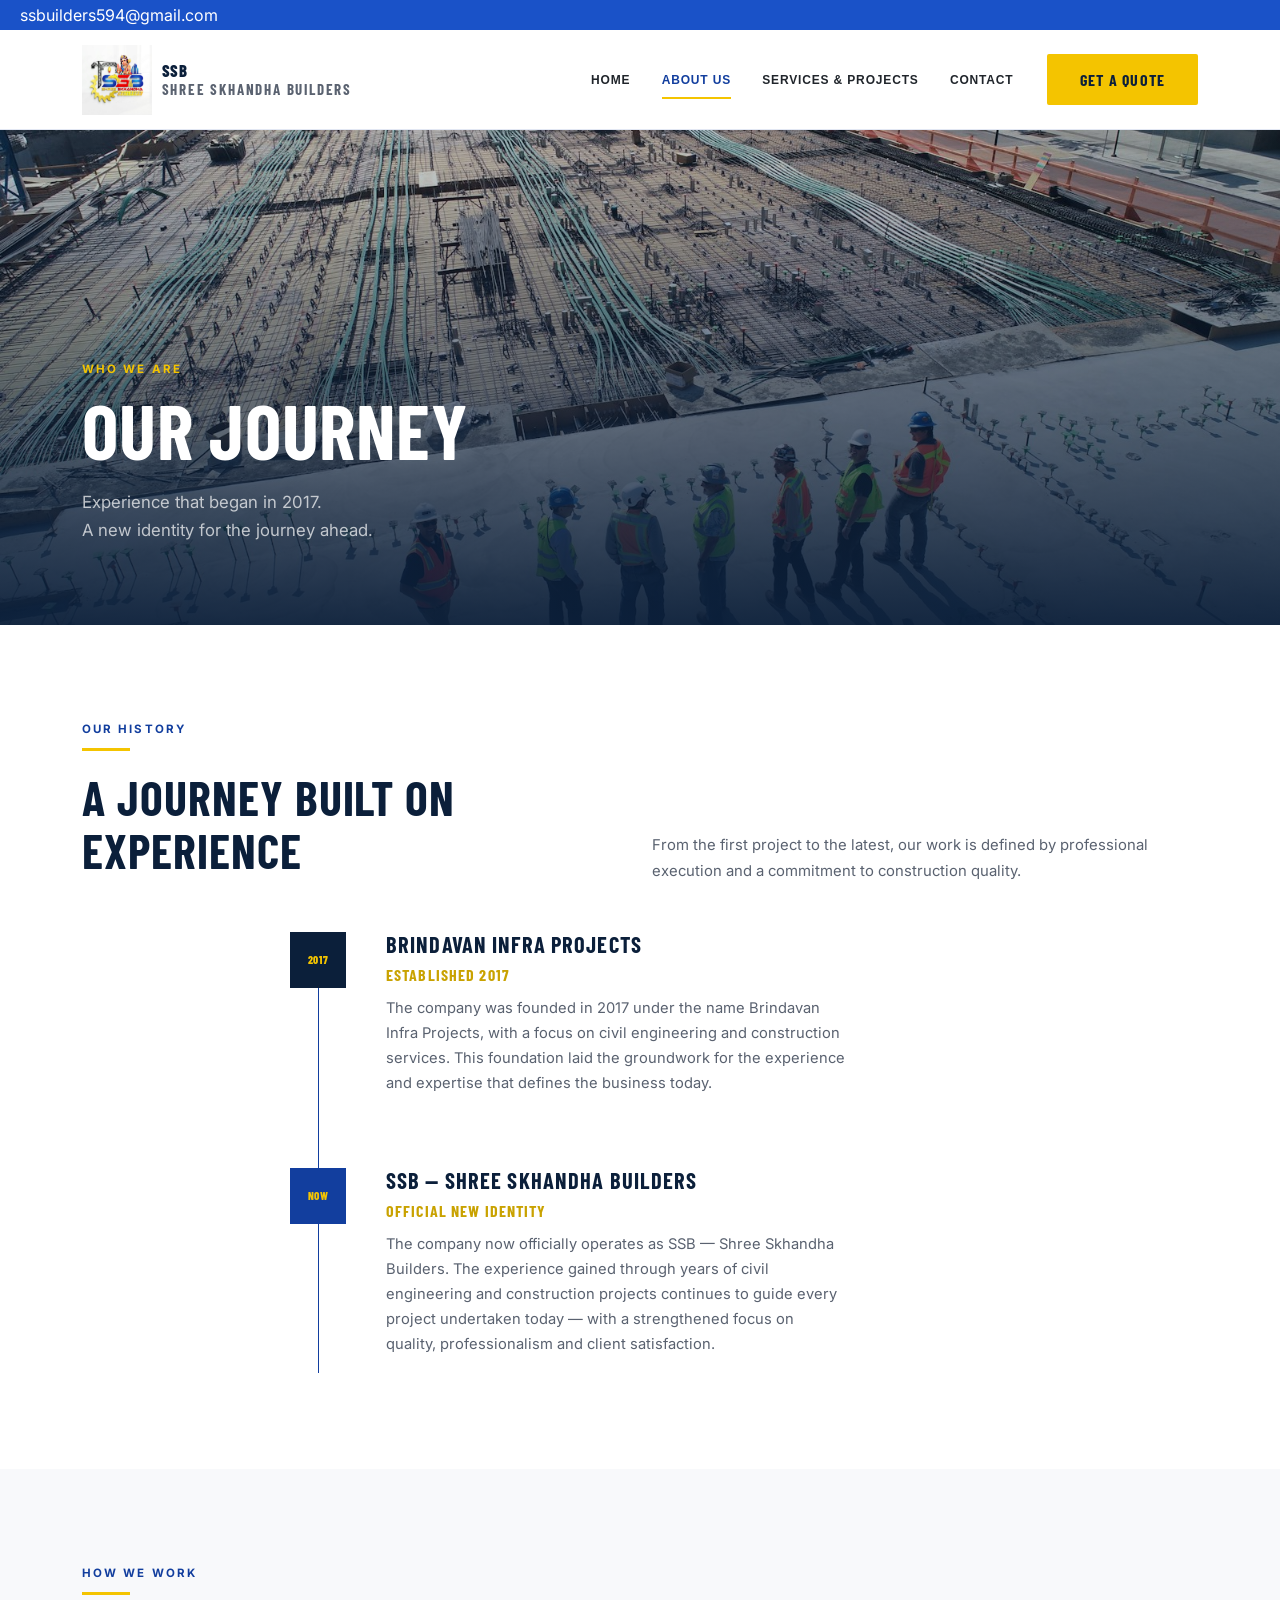
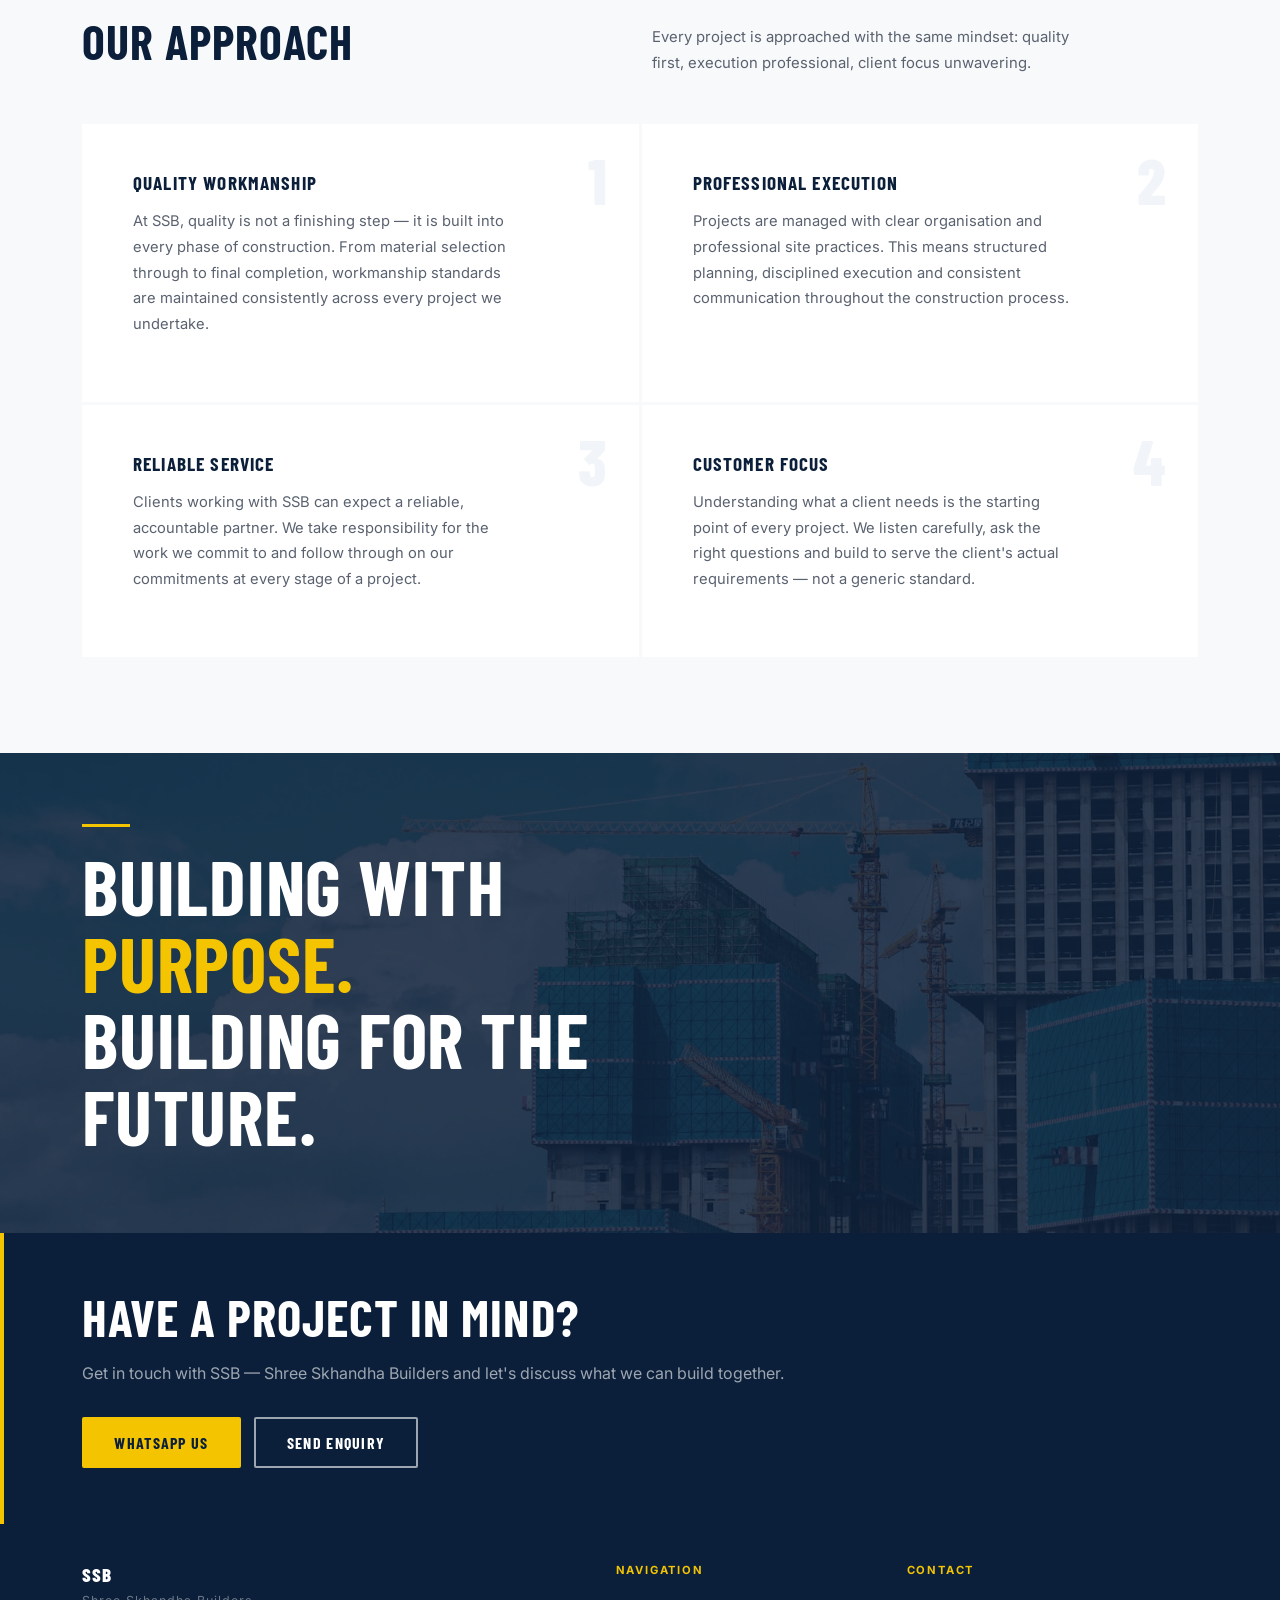
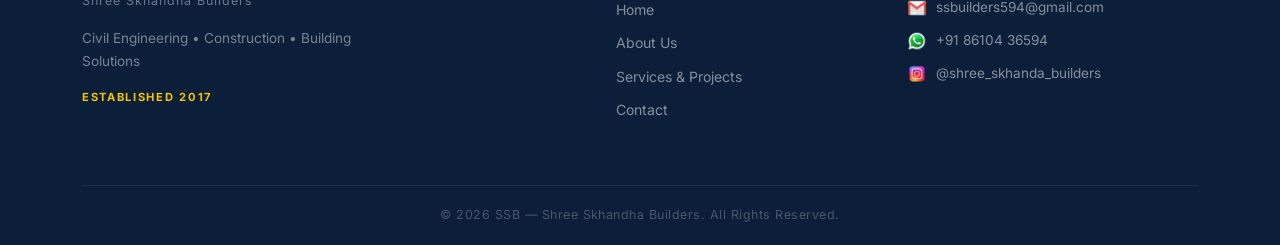
==== assets/PAGES/about.html @ b3e989b9 "folder structure changed" ====
<!DOCTYPE html>
<html lang="en">
<head>
  <meta charset="UTF-8" />
  <meta name="viewport" content="width=device-width, initial-scale=1.0" />
  <title>About Us | SSB — Shree Skhandha Builders</title>
  <meta name="description" content="Learn about SSB — Shree Skhandha Builders, established in 2017 as Brindavan Infra Projects. Our journey, approach and values in civil engineering and construction." />
  <link rel="shortcut icon" href="../IMAGES/logo.png" type="image/x-icon">
  <link href="https://cdn.jsdelivr.net/npm/bootstrap@5.3.3/dist/css/bootstrap.min.css" rel="stylesheet" />
  <link rel="preconnect" href="https://fonts.googleapis.com" />
  <link rel="preconnect" href="https://fonts.gstatic.com" crossorigin />
  <link href="https://fonts.googleapis.com/css2?family=Barlow+Condensed:wght@400;600;700;800&family=Inter:wght@400;500;600;700&display=swap" rel="stylesheet" />
  <link rel="stylesheet" href="../style.css" />
    <!-- font awasome -->
   <link rel="stylesheet" href="https://cdnjs.cloudflare.com/ajax/libs/font-awesome/7.3.1/css/all.css" integrity="sha512-x9WwyMYBnlXMNQ6kQ/Lyzu1NqIhLQKL5Oq6xByfXuRj7s9CskyCbLv/1IjqzJmXwFXWr0ov6jBV7Qbc0hh9nHg==" crossorigin="anonymous" referrerpolicy="no-referrer">

</head>
<body>

  <header  id="header">
      <div class="header-email"><i class="fa-solid fa-envelope"></i> <a href="mailto:ssbuilders594@gmail.com">ssbuilders594@gmail.com</a></div>
      <div class="header-icons"><a href="tel:918610436594"><i class="fa-solid fa-phone"></i></a> <a href="https://www.instagram.com/shree_skhandha_builders/?hl=en"><i class="fa-brands fa-instagram insta"></i></a></div>
</header>

<!-- ═══════════════════════════════════════════
     NAVBAR
═══════════════════════════════════════════ -->
<nav class="ssb-navbar navbar navbar-expand-lg" aria-label="Main navigation">
  <div class="container">

    <a href="index.html" class="navbar-brand">
      <img src="../IMAGES/logo.png" alt="SSB Shree Skhandha Builders logo" height="70px" width="70px" 
           onerror="this.style.display='none'" />
      <div class="brand-name">
        SSB
        <span>Shree Skhandha Builders</span>
      </div>
    </a>

    <button class="navbar-toggler" type="button" data-bs-toggle="collapse"
            data-bs-target="#ssbNav" aria-controls="ssbNav"
            aria-expanded="false" aria-label="Toggle navigation">
      <span class="navbar-toggler-icon"></span>
    </button>

    <div class="collapse navbar-collapse" id="ssbNav">
      <ul class="navbar-nav ms-auto align-items-lg-center gap-lg-1 py-3 py-lg-0">
        <li class="nav-item"><a href="../../index.html"    class="nav-link">Home</a></li>
        <li class="nav-item"><a href="./about.html"    class="nav-link active">About Us</a></li>
        <li class="nav-item"><a href="./projects.html" class="nav-link">Services &amp; Projects</a></li>
        <li class="nav-item"><a href="./projects.html#enquiry" class="nav-link">Contact</a></li>
        <li class="nav-item ms-lg-3 mt-2 mt-lg-0">
          <a href="https://wa.me/918610436594?text=Hello%20SSB%2C%20I%20would%20like%20to%20get%20a%20quote."
             class="btn-ssb-gold" target="_blank" rel="noopener">Get a Quote</a>
        </li>
      </ul>
    </div>

  </div>
</nav>

<!-- ═══════════════════════════════════════════
     ABOUT HERO
═══════════════════════════════════════════ -->
<section class="about-hero" aria-label="About page hero">
  <div class="about-hero-bg"
       style="background-image: url('../IMAGES/about-hero.png');"
       role="img" aria-label="Construction site aerial view"></div>
  <div class="about-hero-overlay"></div>
  <div class="container">
    <div class="about-hero-content">
      <span class="section-label" style="color:var(--gold);">Who We Are</span>
      <h1>Our Journey</h1>
      <p>Experience that began in 2017.<br />A new identity for the journey ahead.</p>
    </div>
  </div>
</section>

<!-- ═══════════════════════════════════════════
     TIMELINE
═══════════════════════════════════════════ -->
<section class="ssb-timeline" aria-labelledby="timeline-heading">
  <div class="container">
    <div class="row mb-5 reveal">
      <div class="col-lg-6">
        <span class="section-label">Our History</span>
        <span class="gold-rule"></span>
        <h2 class="section-heading" id="timeline-heading">A Journey Built on Experience</h2>
      </div>
      <div class="col-lg-6 d-flex align-items-end">
        <p style="color:#5A6270;font-size:0.93rem;line-height:1.75;margin-bottom:0;">
          From the first project to the latest, our work is defined by professional execution and a commitment to construction quality.
        </p>
      </div>
    </div>

    <div class="timeline-track reveal" style="transition-delay:0.1s">

      <div class="timeline-item">
        <div class="timeline-dot" aria-label="2017">2017</div>
        <div class="timeline-body">
          <h3>Brindavan Infra Projects</h3>
          <span class="tl-name">Established 2017</span>
          <p>
            The company was founded in 2017 under the name Brindavan Infra Projects,
            with a focus on civil engineering and construction services.
            This foundation laid the groundwork for the experience and expertise that defines the business today.
          </p>
        </div>
      </div>

      <div class="timeline-item">
        <div class="timeline-dot current" aria-label="Today">Now</div>
        <div class="timeline-body">
          <h3>SSB — Shree Skhandha Builders</h3>
          <span class="tl-name">Official New Identity</span>
          <p>
            The company now officially operates as SSB — Shree Skhandha Builders.
            The experience gained through years of civil engineering and construction projects
            continues to guide every project undertaken today — with a strengthened focus on
            quality, professionalism and client satisfaction.
          </p>
        </div>
      </div>

    </div>
  </div>
</section>

<!-- ═══════════════════════════════════════════
     OUR APPROACH
═══════════════════════════════════════════ -->
<section class="ssb-approach" aria-labelledby="approach-heading">
  <div class="container">
    <div class="row mb-5 reveal">
      <div class="col-lg-6">
        <span class="section-label">How We Work</span>
        <span class="gold-rule"></span>
        <h2 class="section-heading" id="approach-heading">Our Approach</h2>
      </div>
      <div class="col-lg-5 d-flex align-items-end">
        <p style="color:#5A6270;font-size:0.93rem;line-height:1.75;margin-bottom:0;">
          Every project is approached with the same mindset: quality first, execution professional, client focus unwavering.
        </p>
      </div>
    </div>

    <div class="approach-grid reveal" style="transition-delay:0.1s">

      <div class="approach-item">
        <span class="approach-num" aria-hidden="true">1</span>
        <h3>Quality Workmanship</h3>
        <p>
          At SSB, quality is not a finishing step — it is built into every phase of construction.
          From material selection through to final completion, workmanship standards are maintained
          consistently across every project we undertake.
        </p>
      </div>

      <div class="approach-item">
        <span class="approach-num" aria-hidden="true">2</span>
        <h3>Professional Execution</h3>
        <p>
          Projects are managed with clear organisation and professional site practices.
          This means structured planning, disciplined execution and consistent communication
          throughout the construction process.
        </p>
      </div>

      <div class="approach-item">
        <span class="approach-num" aria-hidden="true">3</span>
        <h3>Reliable Service</h3>
        <p>
          Clients working with SSB can expect a reliable, accountable partner.
          We take responsibility for the work we commit to and follow through
          on our commitments at every stage of a project.
        </p>
      </div>

      <div class="approach-item">
        <span class="approach-num" aria-hidden="true">4</span>
        <h3>Customer Focus</h3>
        <p>
          Understanding what a client needs is the starting point of every project.
          We listen carefully, ask the right questions and build to serve the client's
          actual requirements — not a generic standard.
        </p>
      </div>

    </div>
  </div>
</section>

<!-- ═══════════════════════════════════════════
     VISUAL STATEMENT
═══════════════════════════════════════════ -->
<section class="ssb-statement" aria-label="Building with purpose statement">
  <div class="statement-bg"
       style="background-image: url('../IMAGES/about-hero2.png');"
       role="img" aria-label="Large building construction in progress"></div>
  <div class="statement-overlay"></div>
  <div class="container">
    <div class="statement-content reveal">
      <span class="gold-rule"></span>
      <h2>Building with <span>Purpose.</span><br />Building for the Future.</h2>
    </div>
  </div>
</section>

<!-- ═══════════════════════════════════════════
     CTA
═══════════════════════════════════════════ -->
<section class="ssb-cta" aria-labelledby="about-cta-heading">
  <div class="container reveal">
    <div class="row">
      <div class="col-lg-8">
        <h2 id="about-cta-heading">Have a Project in Mind?</h2>
        <p>Get in touch with SSB — Shree Skhandha Builders and let's discuss what we can build together.</p>
        <div style="display:flex;gap:0.85rem;flex-wrap:wrap;">
          <a href="https://wa.me/918610436594?text=Hello%20SSB%2C%20I%20would%20like%20to%20discuss%20a%20project."
             class="btn-ssb-gold" target="_blank" rel="noopener">WhatsApp Us</a>
          <a href="projects.html#enquiry" class="btn-ssb-light">Send Enquiry</a>
        </div>
      </div>
    </div>
  </div>
</section>

<!-- ═══════════════════════════════════════════
     FOOTER
═══════════════════════════════════════════ -->
<footer class="ssb-footer" role="contentinfo">
  <div class="container">
    <div class="footer-grid">

      <div class="footer-brand">
        <img src="assets/images/ssb-logo.png" alt="SSB logo" class="footer-logo"
             onerror="this.style.display='none'" />
        <div class="footer-title">SSB</div>
        <div class="footer-sub">Shree Skhandha Builders</div>
        <p>Civil Engineering &bull; Construction &bull; Building Solutions</p>
        <span class="footer-est">Established 2017</span>
      </div>

      <div class="footer-col">
        <h5>Navigation</h5>
        <ul>
          <li><a href="../../index.html">Home</a></li>
          <li><a href="./about.html">About Us</a></li>
          <li><a href="./projects.html">Services &amp; Projects</a></li>
          <li><a href="./projects.html#enquiry">Contact</a></li>
        </ul>
      </div>

       <div class="footer-col">
        <h5>Contact</h5>
        <div class="footer-contact-item">
          <span class="fc-icon"><img src="../IMAGES/mail.png" height="20px" alt=""></span>
          <a href="mailto:ssbuilders594@gmail.com">ssbuilders594@gmail.com</a>
        </div>
        <div class="footer-contact-item">
          <span class="fc-icon"><img src="../IMAGES/whatsapp.png" height="20px" alt=""></span>
          <a href="https://wa.me/918610436594" target="_blank" rel="noopener">+91 86104 36594</a>
        </div>
        <div class="footer-contact-item">
          <span class="fc-icon"><img src="../IMAGES/insta-icon.png" height="20px" alt=""></span>
          <a href="https://www.instagram.com/shree_skhandha_builders/?hl=en" target="_blank" rel="noopener">@shree_skhanda_builders</a>
        </div>
      </div>

    </div>
  </div>
  <div class="footer-bottom">
    <div class="container">
      &copy; 2026 SSB — Shree Skhandha Builders. All Rights Reserved.
    </div>
  </div>
</footer>

<script src="https://cdn.jsdelivr.net/npm/bootstrap@5.3.3/dist/js/bootstrap.bundle.min.js"></script>
<script src="../script.js"></script>
</body>
</html>
---- assets/style.css ----
/* ====================================================
   SSB — SHREE SKHANDHA BUILDERS
   style.css
   Palette:
     --navy   : #0B1F3A
     --blue   : #123E9E
     --gold   : #F4C400
     --red    : #E21B23
     --warm   : #F8F9FB
     --text   : #20252B
==================================================== */

/* ── RESET ── */
*, *::before, *::after { box-sizing: border-box; margin: 0; padding: 0; }

:root {
  --navy:       #0B1F3A;
  --navy-light: #142845;
  --blue:       #123E9E;
  --blue-light: #1A52C8;
  --gold:       #F4C400;
  --gold-dark:  #C9A200;
  --red:        #E21B23;
  --warm:       #F8F9FB;
  --white:      #FFFFFF;
  --text:       #20252B;
  --text-muted: #5A6270;
  --border:     rgba(18,62,158,0.12);
  --trans:      0.3s ease;
}

html { scroll-behavior: smooth; font-size: 16px; }

body {
  font-family: 'Inter', sans-serif;
  color: var(--text);
  background: var(--white);
  -webkit-font-smoothing: antialiased;
  overflow-x: hidden;
}

img { display: block; max-width: 100%; }
a   { text-decoration: none; color: inherit; }

/* ── TYPE ── */
h1, h2, h3, h4, h5 {
  font-family: 'Barlow Condensed', sans-serif;
  font-weight: 700;
  line-height: 1.1;
  color: var(--navy);
}

#header{
  height: 30px;
  background-color: var(--blue-light);
  color: white;
  display: flex;
  padding: 5px 20px;
  align-items: center;
  justify-content: space-between;
}
.insta{
  font-size: large;
}

.header-icons{
  width: 50px;
  display: flex;
  justify-content: space-between;
  align-items: center;
}


.display-heading {
  font-size: clamp(2.6rem, 6vw, 5rem);
  text-transform: uppercase;
  letter-spacing: 0.01em;
  line-height: 1.0;
}

.section-heading {
  font-size: clamp(1.9rem, 4vw, 3rem);
  text-transform: uppercase;
  letter-spacing: 0.02em;
}

.gold-rule {
  display: block;
  width: 48px;
  height: 3px;
  background: var(--gold);
  margin-bottom: 1.25rem;
}

.section-label {
  font-family: 'Inter', sans-serif;
  font-size: 0.72rem;
  font-weight: 700;
  letter-spacing: 0.18em;
  color: var(--blue);
  text-transform: uppercase;
  display: block;
  margin-bottom: 0.6rem;
}

/* ── BUTTONS ── */
.btn-ssb-primary {
  background: var(--blue);
  color: var(--white);
  border: 2px solid var(--blue);
  padding: 0.72rem 1.9rem;
  font-family: 'Barlow Condensed', sans-serif;
  font-weight: 700;
  font-size: 1rem;
  letter-spacing: 0.08em;
  text-transform: uppercase;
  border-radius: 2px;
  transition: background var(--trans), color var(--trans);
  display: inline-block;
  cursor: pointer;
}
.btn-ssb-primary:hover { background: var(--blue-light); border-color: var(--blue-light); color: var(--white); }

.btn-ssb-outline {
  background: transparent;
  color: var(--navy);
  border: 2px solid var(--navy);
  padding: 0.72rem 1.9rem;
  font-family: 'Barlow Condensed', sans-serif;
  font-weight: 700;
  font-size: 1rem;
  letter-spacing: 0.08em;
  text-transform: uppercase;
  border-radius: 2px;
  transition: background var(--trans), color var(--trans);
  display: inline-block;
  cursor: pointer;
}
.btn-ssb-outline:hover { background: var(--navy); color: var(--white); }

.btn-ssb-gold {
  background: var(--gold);
  color: var(--navy);
  border: 2px solid var(--gold);
  padding: 0.72rem 1.9rem;
  font-family: 'Barlow Condensed', sans-serif;
  font-weight: 700;
  font-size: 1rem;
  letter-spacing: 0.08em;
  text-transform: uppercase;
  border-radius: 2px;
  transition: background var(--trans);
  display: inline-block;
  cursor: pointer;
}
.btn-ssb-gold:hover { background: var(--gold-dark); border-color: var(--gold-dark); color: var(--navy); }

.btn-ssb-light {
  background: transparent;
  color: var(--white);
  border: 2px solid rgba(255,255,255,0.6);
  padding: 0.72rem 1.9rem;
  font-family: 'Barlow Condensed', sans-serif;
  font-weight: 700;
  font-size: 1rem;
  letter-spacing: 0.08em;
  text-transform: uppercase;
  border-radius: 2px;
  transition: background var(--trans), color var(--trans), border-color var(--trans);
  display: inline-block;
  cursor: pointer;
}
.btn-ssb-light:hover { background: var(--white); color: var(--navy); border-color: var(--white); }

/* ── NAVBAR ── */
.ssb-navbar {
  background: var(--white);
  border-bottom: 1px solid var(--border);
  padding: 0;
  position: sticky;
  top: 0;
  z-index: 1000;
  transition: box-shadow var(--trans);
  height: 100px;
}
.ssb-navbar.scrolled { box-shadow: 0 2px 20px rgba(11,31,58,0.1); }

.ssb-navbar .navbar-brand {
  display: flex;
  align-items: center;
  gap: 0.6rem;
  padding: 0.6rem 0;
}
.ssb-navbar .brand-logo {
  height: 48px;
  width: auto;
  object-fit: contain;
}
.ssb-navbar .brand-name {
  font-family: 'Barlow Condensed', sans-serif;
  font-size: 1.05rem;
  font-weight: 800;
  color: var(--navy);
  text-transform: uppercase;
  letter-spacing: 0.04em;
  line-height: 1.15;
}
.ssb-navbar .brand-name span {
  display: block;
  font-size: 15px;
  font-weight: 700;
  letter-spacing: 0.12em;
  color: var(--text-muted);
}

.ssb-navbar .nav-link {
  font-family: Verdana, Geneva, Tahoma, sans-serif;
  font-weight: 600;
  font-size: 0.75rem;
  letter-spacing: 0.07em;
  text-transform: uppercase;
  color: var(--text) !important;
  padding: 0.5rem 0.85rem !important;
  transition: color var(--trans);
  position: relative;
}
.ssb-navbar .nav-link::after {
  content: '';
  position: absolute;
  bottom: -2px;
  left: 0.85rem;
  right: 0.85rem;
  height: 2px;
  background: var(--gold);
  transform: scaleX(0);
  transition: transform var(--trans);
  transform-origin: left;
}
.ssb-navbar .nav-link:hover { color: var(--blue) !important; }
.ssb-navbar .nav-link:hover::after,
.ssb-navbar .nav-link.active::after { transform: scaleX(1); }
.ssb-navbar .nav-link.active { color: var(--blue) !important; }

.ssb-navbar .navbar-toggler {
  border: 1.5px solid var(--navy);
  border-radius: 2px;
  padding: 0.35rem 0.55rem;
}
.ssb-navbar .navbar-toggler-icon {
  background-image: url("data:image/svg+xml,%3csvg xmlns='http://www.w3.org/2000/svg' viewBox='0 0 30 30'%3e%3cpath stroke='%230B1F3A' stroke-linecap='round' stroke-miterlimit='10' stroke-width='2' d='M4 7h22M4 15h22M4 23h22'/%3e%3c/svg%3e");
}

/* ── HERO ── */
.ssb-hero {
  min-height: 90vh;
  display: grid;
  grid-template-columns: 1fr 1fr;
  background: var(--warm);
  overflow: hidden;
}

.hero-left {
  display: flex;
  flex-direction: column;
  justify-content: center;
  padding: 5rem 4rem 5rem 5vw;
  position: relative;
}

/* Architectural grid lines behind text */
.hero-left::before {
  content: '';
  position: absolute;
  top: 0; right: 0;
  width: 1px;
  height: 100%;
  background: var(--border);
}

.hero-est {
  font-family: 'Inter', sans-serif;
  font-size: 0.72rem;
  font-weight: 700;
  letter-spacing: 0.22em;
  color: var(--blue);
  text-transform: uppercase;
  margin-bottom: 1.5rem;
  display: flex;
  align-items: center;
  gap: 0.75rem;
}
.hero-est::before {
  content: '';
  display: block;
  width: 24px;
  height: 1px;
  background: var(--gold);
}

.hero-left h1 {
  font-size: clamp(3rem, 6vw, 5.5rem);
  text-transform: uppercase;
  letter-spacing: -0.01em;
  line-height: 0.95;
  margin-bottom: 1.75rem;
  color: var(--navy);
}

.hero-left p {
  font-size: 1rem;
  color: var(--text-muted);
  max-width: 400px;
  line-height: 1.7;
  margin-bottom: 2.5rem;
}

.hero-buttons { display: flex; gap: 0.85rem; flex-wrap: wrap; }

.hero-right {
  position: relative;
  overflow: hidden;
}
.hero-right img {
  width: 100%;
  height: 100%;
  object-fit: cover;
  transition: transform 8s ease;
}
.hero-right:hover img { transform: scale(1.04); }

/* Gold accent bar on hero image */
.hero-right::before {
  content: '';
  position: absolute;
  left: 0;
  top: 15%;
  width: 4px;
  height: 60%;
  background: var(--gold);
  z-index: 2;
}

/* ── INTRO SECTION ── */
.ssb-intro {
  padding: 6rem 0;
  background: var(--white);
}

.intro-grid {
  display: grid;
  grid-template-columns: 1fr 1fr;
  gap: 5rem;
  align-items: center;
}

.intro-img {
  position: relative;
  height: 520px;
  overflow: hidden;
}
.intro-img img {
  width: 100%;
  height: 100%;
  object-fit: cover;
}
/* Gold corner accent */
.intro-img::after {
  content: '';
  position: absolute;
  bottom: -1px;
  right: -1px;
  width: 80px;
  height: 80px;
  border-right: 3px solid var(--gold);
  border-bottom: 3px solid var(--gold);
}

.intro-text h2 { margin-bottom: 1.25rem; }
.intro-text p  {
  color: var(--text-muted);
  line-height: 1.8;
  margin-bottom: 1rem;
  font-size: 0.97rem;
}
.intro-name-badge {
  display: inline-block;
  background: var(--navy);
  color: var(--gold);
  font-family: 'Barlow Condensed', sans-serif;
  font-weight: 700;
  font-size: 0.9rem;
  letter-spacing: 0.1em;
  text-transform: uppercase;
  padding: 0.4rem 0.9rem;
  margin: 0.5rem 0 1.5rem;
}

/* ── SERVICES ── */
.ssb-services {
  padding: 6rem 0;
  background: var(--warm);
}

.services-grid {
  display: grid;
  grid-template-columns: repeat(4, 1fr);
  gap: 0;
  border: 1px solid var(--border);
}

.service-item {
  padding: 2.5rem 2rem;
  border-right: 1px solid var(--border);
  position: relative;
  transition: background var(--trans);
  overflow: hidden;
}
.service-item:last-child { border-right: none; }
.service-item::before {
  content: '';
  position: absolute;
  top: 0; left: 0;
  width: 100%;
  height: 3px;
  background: var(--gold);
  transform: scaleX(0);
  transform-origin: left;
  transition: transform var(--trans);
}
.service-item:hover { background: var(--white); }
.service-item:hover::before { transform: scaleX(1); }

.service-num {
  font-family: 'Barlow Condensed', sans-serif;
  font-size: 3rem;
  font-weight: 800;
  color: var(--blue-light);
  line-height: 1;
  margin-bottom: 1.25rem;
  display: block;
}

.service-icon {
  font-size: 1.6rem;
  margin-bottom: 1rem;
  color: var(--blue);
  display: block;
}

.service-item h3 {
  font-size: 1.1rem;
  text-transform: uppercase;
  letter-spacing: 0.05em;
  color: var(--navy);
  margin-bottom: 0.75rem;
}

.service-item p {
  font-size: 0.88rem;
  color: var(--text-muted);
  line-height: 1.65;
}

/* ── WHY SSB ── */
.ssb-why {
  padding: 2rem 0;
  background: var(--navy);
}

.why-grid {
  display: grid;
  grid-template-columns: repeat(4, 1fr);
  gap: 0;
}

.why-item {
  padding: 2.5rem 2rem;
  border-right: 1px solid rgba(255,255,255,0.08);
}
.why-item:last-child { border-right: none; }

.why-item .why-icon {
  width: 40px;
  height: 2px;
  background: var(--gold);
  margin-bottom: 1.5rem;
}

.why-item h3 {
  font-family: 'Barlow Condensed', sans-serif;
  font-size: 1.15rem;
  text-transform: uppercase;
  letter-spacing: 0.07em;
  color: var(--white);
  margin-bottom: 0.75rem;
}

.why-item p {
  font-size: 0.88rem;
  color: rgba(255,255,255,0.55);
  line-height: 1.7;
}

/* ── PROJECTS HOME ── */
.ssb-projects-home {
  padding: 6rem 0;
  background: var(--white);
}

.projects-asymm {
  display: grid;
  grid-template-columns: 2fr 1fr;
  /* grid-template-rows: 320px 320px; */
  gap: 8px;
}

.proj-img {
  overflow: hidden;
  position: relative;
  background: var(--navy);
}
.proj-img.tall { grid-row: span 2; }
.proj-img img {
  width: 100%;
  height: 100%;
  object-fit: cover;
  transition: transform 0.6s ease;
}
.proj-img:hover img { transform: scale(1.05); }

.proj-img .proj-label {
  position: absolute;
  bottom: 0; left: 0;
  background: rgba(11,31,58,0.85);
  color: rgba(255,255,255,0.85);
  font-family: 'Barlow Condensed', sans-serif;
  font-size: 0.8rem;
  font-weight: 600;
  letter-spacing: 0.12em;
  text-transform: uppercase;
  padding: 0.5rem 0.85rem;
  backdrop-filter: blur(4px);
}

/* ── CTA STRIP ── */
.ssb-cta {
  background: var(--navy);
  padding: 3.5rem 0;
  position: relative;
  overflow: hidden;
}
.ssb-cta::before {
  content: '';
  position: absolute;
  top: 0; left: 0;
  width: 4px;
  height: 100%;
  background: var(--gold);
}

.ssb-cta h2 {
  color: var(--white);
  font-size: clamp(1.9rem, 4vw, 3.2rem);
  text-transform: uppercase;
  letter-spacing: 0.02em;
  margin-bottom: 1rem;
}
.ssb-cta p {
  color: rgba(255,255,255,0.6);
  font-size: 1rem;
  margin-bottom: 2rem;
}

/* ── ABOUT HERO ── */
.about-hero {
  position: relative;
  min-height: 55vh;
  display: flex;
  align-items: flex-end;
  overflow: hidden;
}
.about-hero-bg {
  position: absolute;
  inset: 0;
  background-size: cover;
  background-position: center;
}
.about-hero-overlay {
  position: absolute;
  inset: 0;
  background: linear-gradient(to top, rgba(11,31,58,0.95) 0%, rgba(11,31,58,0.5) 60%, rgba(11,31,58,0.2) 100%);
}
.about-hero-content {
  position: relative;
  z-index: 2;
  padding: 4rem 0;
}
.about-hero-content h1 {
  color: var(--white);
  font-size: clamp(2.5rem, 6vw, 5rem);
  text-transform: uppercase;
  letter-spacing: 0.01em;
  margin-bottom: 1rem;
}
.about-hero-content p {
  color: rgba(255,255,255,0.7);
  font-size: 1.05rem;
  max-width: 500px;
  line-height: 1.7;
}

/* ── TIMELINE ── */
.ssb-timeline {
  padding: 6rem 0;
  background: var(--white);
}

.timeline-track {
  position: relative;
  max-width: 700px;
  margin: 0 auto;
}
.timeline-track::before {
  content: '';
  position: absolute;
  left: 28px;
  top: 0;
  bottom: 0;
  width: 1px;
  background: var(--blue);
}

.timeline-item {
  display: flex;
  gap: 2.5rem;
  margin-bottom: 3.5rem;
  position: relative;
}
.timeline-item:last-child { margin-bottom: 0; }

.timeline-dot {
  flex-shrink: 0;
  width: 56px;
  height: 56px;
  background: var(--navy);
  display: flex;
  align-items: center;
  justify-content: center;
  font-family: 'Barlow Condensed', sans-serif;
  font-size: 0.7rem;
  font-weight: 800;
  letter-spacing: 0.05em;
  color: var(--gold);
  text-transform: uppercase;
  position: relative;
  z-index: 1;
}
.timeline-dot.current { background: var(--blue); }

.timeline-body h3 {
  font-size: 1.4rem;
  text-transform: uppercase;
  letter-spacing: 0.05em;
  color: var(--navy);
  margin-bottom: 0.35rem;
}
.timeline-body .tl-name {
  font-family: 'Barlow Condensed', sans-serif;
  font-size: 1rem;
  font-weight: 700;
  color: var(--gold-dark);
  letter-spacing: 0.07em;
  text-transform: uppercase;
  display: block;
  margin-bottom: 0.6rem;
}
.timeline-body p {
  font-size: 0.92rem;
  color: var(--text-muted);
  line-height: 1.7;
  max-width: 460px;
}

/* ── APPROACH SECTION ── */
.ssb-approach {
  padding: 6rem 0;
  background: var(--warm);
}

.approach-grid {
  display: grid;
  grid-template-columns: 1fr 1fr;
  gap: 3px;
}

.approach-item {
  background: var(--white);
  padding: 3rem;
  position: relative;
  border-left: 3px solid transparent;
  transition: border-color var(--trans);
}
.approach-item:hover { border-left-color: var(--gold); }

.approach-num {
  font-family: 'Barlow Condensed', sans-serif;
  font-size: 4rem;
  font-weight: 800;
  color: rgba(18,62,158,0.06);
  position: absolute;
  top: 1.5rem;
  right: 2rem;
  line-height: 1;
}

.approach-item h3 {
  font-size: 1.2rem;
  text-transform: uppercase;
  letter-spacing: 0.06em;
  color: var(--navy);
  margin-bottom: 1rem;
}
.approach-item p {
  font-size: 0.92rem;
  color: var(--text-muted);
  line-height: 1.75;
  max-width: 380px;
}

/* ── VISUAL STATEMENT ── */
.ssb-statement {
  position: relative;
  min-height: 480px;
  display: flex;
  align-items: center;
  overflow: hidden;
}
.statement-bg {
  position: absolute;
  inset: 0;
  background-size: cover;
  background-position: center;
}
.statement-overlay {
  position: absolute;
  inset: 0;
  background: rgba(11,31,58,0.82);
}
.statement-content {
  position: relative;
  z-index: 2;
}
.statement-content h2 {
  font-size: clamp(2.2rem, 6vw, 5rem);
  color: var(--white);
  text-transform: uppercase;
  letter-spacing: 0.01em;
  line-height: 1.0;
  max-width: 700px;
}
.statement-content h2 span { color: var(--gold); }

/* ── SERVICES PAGE HERO ── */
.page-hero {
  position: relative;
  min-height: 50vh;
  display: flex;
  align-items: flex-end;
  overflow: hidden;
}
.page-hero-bg {
  position: absolute;
  inset: 0;
  background-size: cover;
  background-position: center;
}
.page-hero-overlay {
  position: absolute;
  inset: 0;
  background: linear-gradient(to top, rgba(11,31,58,0.95) 0%, rgba(11,31,58,0.45) 70%);
}
.page-hero-content {
  position: relative;
  z-index: 2;
  padding: 4rem 0;
}
.page-hero-content h1 {
  color: var(--white);
  font-size: clamp(2.5rem, 5vw, 4.5rem);
  text-transform: uppercase;
  margin-bottom: 0.75rem;
}
.page-hero-content p {
  color: rgba(255,255,255,0.65);
  font-size: 1rem;
  max-width: 480px;
  line-height: 1.7;
}

/* ── SERVICES DETAIL ── */
.ssb-services-detail {
  padding: 6rem 0;
  background: var(--white);
}

.service-row {
  display: grid;
  grid-template-columns: 1fr 1fr;
  gap: 0;
  margin-bottom: 3px;
  background: var(--warm);
}
.service-row.reverse { direction: rtl; }
.service-row.reverse > * { direction: ltr; }

.service-row-img {
  height: 380px;
  overflow: hidden;
}
.service-row-img img {
  width: 100%;
  height: 100%;
  object-fit: cover;
  transition: transform 0.6s ease;
}
.service-row:hover .service-row-img img { transform: scale(1.04); }

.service-row-body {
  padding: 3.5rem;
  display: flex;
  flex-direction: column;
  justify-content: center;
}

.service-row-body h3 {
  font-size: 1.7rem;
  text-transform: uppercase;
  letter-spacing: 0.04em;
  color: var(--navy);
  margin-bottom: 1rem;
}
.service-row-body p {
  font-size: 0.93rem;
  color: var(--text-muted);
  line-height: 1.8;
  max-width: 440px;
}

/* ── PROJECT GALLERY ── */
.ssb-gallery {
  padding: 6rem 0;
  background: var(--warm);
}

.gallery-grid {
  display: grid;
  grid-template-columns: repeat(3, 1fr);
  gap: 6px;
}

.gallery-item {
  position: relative;
  height: 280px;
  overflow: hidden;
  cursor: pointer;
  background: var(--navy);
 
}
.gallery-item img {
  width: 100%;
  height: 100%;
  object-fit: cover;
  transition: transform 0.5s ease, opacity 0.3s ease;
  
}
.gallery-item:hover img { transform: scale(1.06); opacity: 0.85; }

.gallery-overlay {
  position: absolute;
  inset: 0;
  background: rgba(11,31,58,0);
  display: flex;
  flex-direction: column;
  justify-content: flex-end;
  padding: 1.25rem;
  transition: background var(--trans);
}
.gallery-item:hover .gallery-overlay { background: rgba(11,31,58,0.55); }

.gallery-cat {
  font-family: 'Barlow Condensed', sans-serif;
  font-size: 0.75rem;
  font-weight: 700;
  letter-spacing: 0.14em;
  text-transform: uppercase;
  color: var(--gold);
  transform: translateY(12px);
  opacity: 0;
  transition: transform var(--trans), opacity var(--trans);
}
.gallery-item:hover .gallery-cat { transform: translateY(0); opacity: 1; }

.gallery-zoom {
  position: absolute;
  top: 50%;
  left: 50%;
  transform: translate(-50%, -50%) scale(0.7);
  opacity: 0;
  width: 48px;
  height: 48px;
  background: rgba(255,255,255,0.15);
  border: 1.5px solid rgba(255,255,255,0.5);
  border-radius: 50%;
  display: flex;
  align-items: center;
  justify-content: center;
  color: var(--white);
  font-size: 1.1rem;
  transition: transform var(--trans), opacity var(--trans);
  backdrop-filter: blur(4px);
}
.gallery-item:hover .gallery-zoom { transform: translate(-50%, -50%) scale(1); opacity: 1; }

/* ── ENQUIRY / CONTACT ── */
.ssb-enquiry {
  padding: 6rem 0;
  background: var(--white);
}

.enquiry-grid {
  display: grid;
  grid-template-columns: 1fr 1.1fr;
  gap: 5rem;
  align-items: start;
}

.enquiry-info h2 {
  font-size: clamp(1.8rem, 3.5vw, 2.8rem);
  text-transform: uppercase;
  letter-spacing: 0.02em;
  color: var(--navy);
  margin-bottom: 1.25rem;
  line-height: 1.1;
}
.enquiry-info p {
  color: var(--text-muted);
  font-size: 0.95rem;
  line-height: 1.75;
  margin-bottom: 2.5rem;
  max-width: 380px;
}

.contact-block {
  display: flex;
  align-items: flex-start;
  gap: 1.1rem;
  margin-bottom: 1.5rem;
}
.contact-icon {
  width: 42px;
  height: 42px;
  background: var(--warm);
  border: 1px solid var(--border);
  display: flex;
  align-items: center;
  justify-content: center;
  font-size: 1rem;
  flex-shrink: 0;
}
.contact-detail label {
  display: block;
  font-size: 0.7rem;
  font-weight: 700;
  letter-spacing: 0.14em;
  text-transform: uppercase;
  color: var(--blue);
  margin-bottom: 0.2rem;
}
.contact-detail a, .contact-detail span {
  font-size: 0.93rem;
  color: var(--text);
  font-weight: 500;
  transition: color var(--trans);
}
.contact-detail a:hover { color: var(--blue); }

.contact-buttons { display: flex; gap: 0.75rem; flex-wrap: wrap; margin-top: 1.5rem; }
.contact-buttons .btn-contact {
  display: inline-flex;
  align-items: center;
  gap: 0.5rem;
  padding: 0.6rem 1.2rem;
  border: 1.5px solid var(--border);
  font-family: 'Barlow Condensed', sans-serif;
  font-size: 0.88rem;
  font-weight: 700;
  letter-spacing: 0.1em;
  text-transform: uppercase;
  color: var(--navy);
  border-radius: 2px;
  transition: border-color var(--trans), background var(--trans), color var(--trans);
}
.contact-buttons .btn-contact:hover { border-color: var(--blue); background: var(--blue); color: var(--white); }

/* Form */
.enquiry-form .form-control,
.enquiry-form .form-select {
  border: 1.5px solid #D8DCE0;
  border-radius: 2px;
  padding: 0.75rem 1rem;
  font-family: 'Inter', sans-serif;
  font-size: 0.9rem;
  color: var(--text);
  background: var(--white);
  transition: border-color var(--trans), box-shadow var(--trans);
}
.enquiry-form .form-control:focus,
.enquiry-form .form-select:focus {
  border-color: var(--blue);
  box-shadow: 0 0 0 3px rgba(18,62,158,0.1);
  outline: none;
}
.enquiry-form label {
  font-size: 0.78rem;
  font-weight: 600;
  letter-spacing: 0.08em;
  text-transform: uppercase;
  color: var(--text-muted);
  margin-bottom: 0.4rem;
}
.enquiry-form textarea { min-height: 120px; resize: vertical; }

.form-success-msg {
  display: none;
  background: #EAF6ED;
  border: 1px solid #27AE60;
  border-left: 4px solid #27AE60;
  padding: 1rem 1.25rem;
  font-size: 0.9rem;
  color: #1a6e36;
  margin-top: 1rem;
  border-radius: 2px;
}
.form-success-msg.show { display: block; }

/* ── FOOTER ── */
.ssb-footer {
  background: var(--navy);
  padding: 2.5rem 0 0;
}

.footer-grid {
  display: grid;
  grid-template-columns: 2fr 1fr 1.2fr;
  gap: 3rem;
  padding-bottom: 3rem;
  border-bottom: 1px solid rgba(255,255,255,0.08);
}

.footer-brand .footer-logo {
  height: 52px;
  width: auto;
  object-fit: contain;
  margin-bottom: 1rem;
}
.footer-brand .footer-title {
  font-family: 'Barlow Condensed', sans-serif;
  font-size: 1.2rem;
  font-weight: 800;
  color: var(--white);
  text-transform: uppercase;
  letter-spacing: 0.05em;
  line-height: 1.15;
  margin-bottom: 0.35rem;
}
.footer-brand .footer-sub {
  font-size: 0.78rem;
  color: rgba(255,255,255,0.4);
  letter-spacing: 0.08em;
  margin-bottom: 1rem;
}
.footer-brand p {
  font-size: 0.85rem;
  color: rgba(255,255,255,0.45);
  line-height: 1.7;
  max-width: 300px;
}
.footer-est {
  font-size: 0.7rem;
  font-weight: 700;
  letter-spacing: 0.15em;
  color: var(--gold);
  text-transform: uppercase;
  margin-top: 0.75rem;
  display: block;
}

.footer-col h5 {
  font-family: 'Inter', sans-serif;
  font-size: 0.7rem;
  font-weight: 700;
  letter-spacing: 0.16em;
  text-transform: uppercase;
  color: var(--gold);
  margin-bottom: 1.25rem;
}
.footer-col ul { padding: 0; list-style: none; }
.footer-col ul li { margin-bottom: 0.6rem; }
.footer-col ul li a {
  font-size: 0.88rem;
  color: rgba(255,255,255,0.5);
  transition: color var(--trans);
}
.footer-col ul li a:hover { color: var(--white); }

.footer-contact-item {
  display: flex;
  gap: 0.6rem;
  margin-bottom: 0.75rem;
  align-items: flex-start;
}
.footer-contact-item .fc-icon {
  font-size: 0.9rem;
  margin-top: 1px;
  color: var(--gold);
  flex-shrink: 0;
}
.footer-contact-item a, .footer-contact-item span {
  font-size: 0.85rem;
  color: rgba(255,255,255,0.5);
  transition: color var(--trans);
  line-height: 1.5;
}
.footer-contact-item a:hover { color: var(--white); }

.footer-bottom {
  padding: 1.25rem 0;
  text-align: center;
  font-size: 0.78rem;
  color: rgba(255,255,255,0.25);
  letter-spacing: 0.04em;
}

/* ── LIGHTBOX MODAL ── */
.modal-content { background: #000; border: none; border-radius: 0; }
.modal-body { padding: 0; }
.modal-body img { width: 100%; height: auto; max-height: 85vh; object-fit: contain; }
.btn-close-modal {
  position: absolute;
  top: -2rem;
  right: 0;
  background: none;
  border: none;
  color: var(--white);
  font-size: 1.5rem;
  cursor: pointer;
  z-index: 10;
  opacity: 0.7;
  transition: opacity var(--trans);
}
.btn-close-modal:hover { opacity: 1; }

/* ── SCROLL REVEAL ── */
.reveal {
  opacity: 0;
  transform: translateY(24px);
  transition: opacity 0.7s ease, transform 0.7s ease;
}
.reveal.visible {
  opacity: 1;
  transform: translateY(0);
}

/* ── RESPONSIVE ── */
@media (max-width: 1024px) {
  .ssb-hero { grid-template-columns: 1fr 1fr; }
  .hero-left { padding: 4rem 2.5rem 4rem 3vw; }
  .services-grid { grid-template-columns: repeat(2, 1fr); }
  .why-grid { grid-template-columns: repeat(2, 1fr); }
  .footer-grid { grid-template-columns: 1fr 1fr; }
  .service-row,
  .service-row.reverse { grid-template-columns: 1fr; direction: ltr; }
  .service-row-img { height: 260px; }
  .enquiry-grid { grid-template-columns: 1fr; gap: 3rem; }
  .intro-grid { grid-template-columns: 1fr; gap: 3rem; }
  .intro-img { height: 340px; }
}

@media (max-width: 768px) {
  .ssb-hero {
    grid-template-columns: 1fr;
    grid-template-rows: auto 55vw;
    min-height: auto;
  }
  .hero-left { padding: 3.5rem 1.5rem; }
  .hero-left::before { display: none; }
  .hero-right::before { display: none; }

  .projects-asymm {
    grid-template-columns: 1fr;
    grid-template-rows: auto;
  }
  .proj-img { height: 220px; }
  .proj-img.tall { grid-row: span 1; }

  .approach-grid { grid-template-columns: 1fr; }
  .gallery-grid { grid-template-columns: repeat(2, 1fr); }
  .footer-grid { grid-template-columns: 1fr; }

  .ssb-intro,
  .ssb-services,
  .ssb-why,
  .ssb-projects-home,
  .ssb-cta,
  .ssb-timeline,
  .ssb-approach,
  .ssb-services-detail,
  .ssb-gallery,
  .ssb-enquiry { padding: 4rem 0; }
}

@media (max-width: 480px) {
  .services-grid,
  .why-grid { grid-template-columns: 1fr; }
  .service-item { border-right: none; border-bottom: 1px solid var(--border); }
  .why-item { border-right: none; border-bottom: 1px solid rgba(255,255,255,0.08); padding: 2rem 1.5rem; }
  .gallery-grid { grid-template-columns: 1fr; }
  .hero-buttons { flex-direction: column; }
  .hero-buttons a, .hero-buttons button { width: 100%; text-align: center; }
  .gallery-item { height: 240px; }
  .approach-item { padding: 2rem 1.5rem; }
  .service-row-body { padding: 2rem 1.5rem; }
}

/* ── REDUCED MOTION ── */
@media (prefers-reduced-motion: reduce) {
  *, *::before, *::after { transition: none !important; animation: none !important; }
  .reveal { opacity: 1; transform: none; }
}
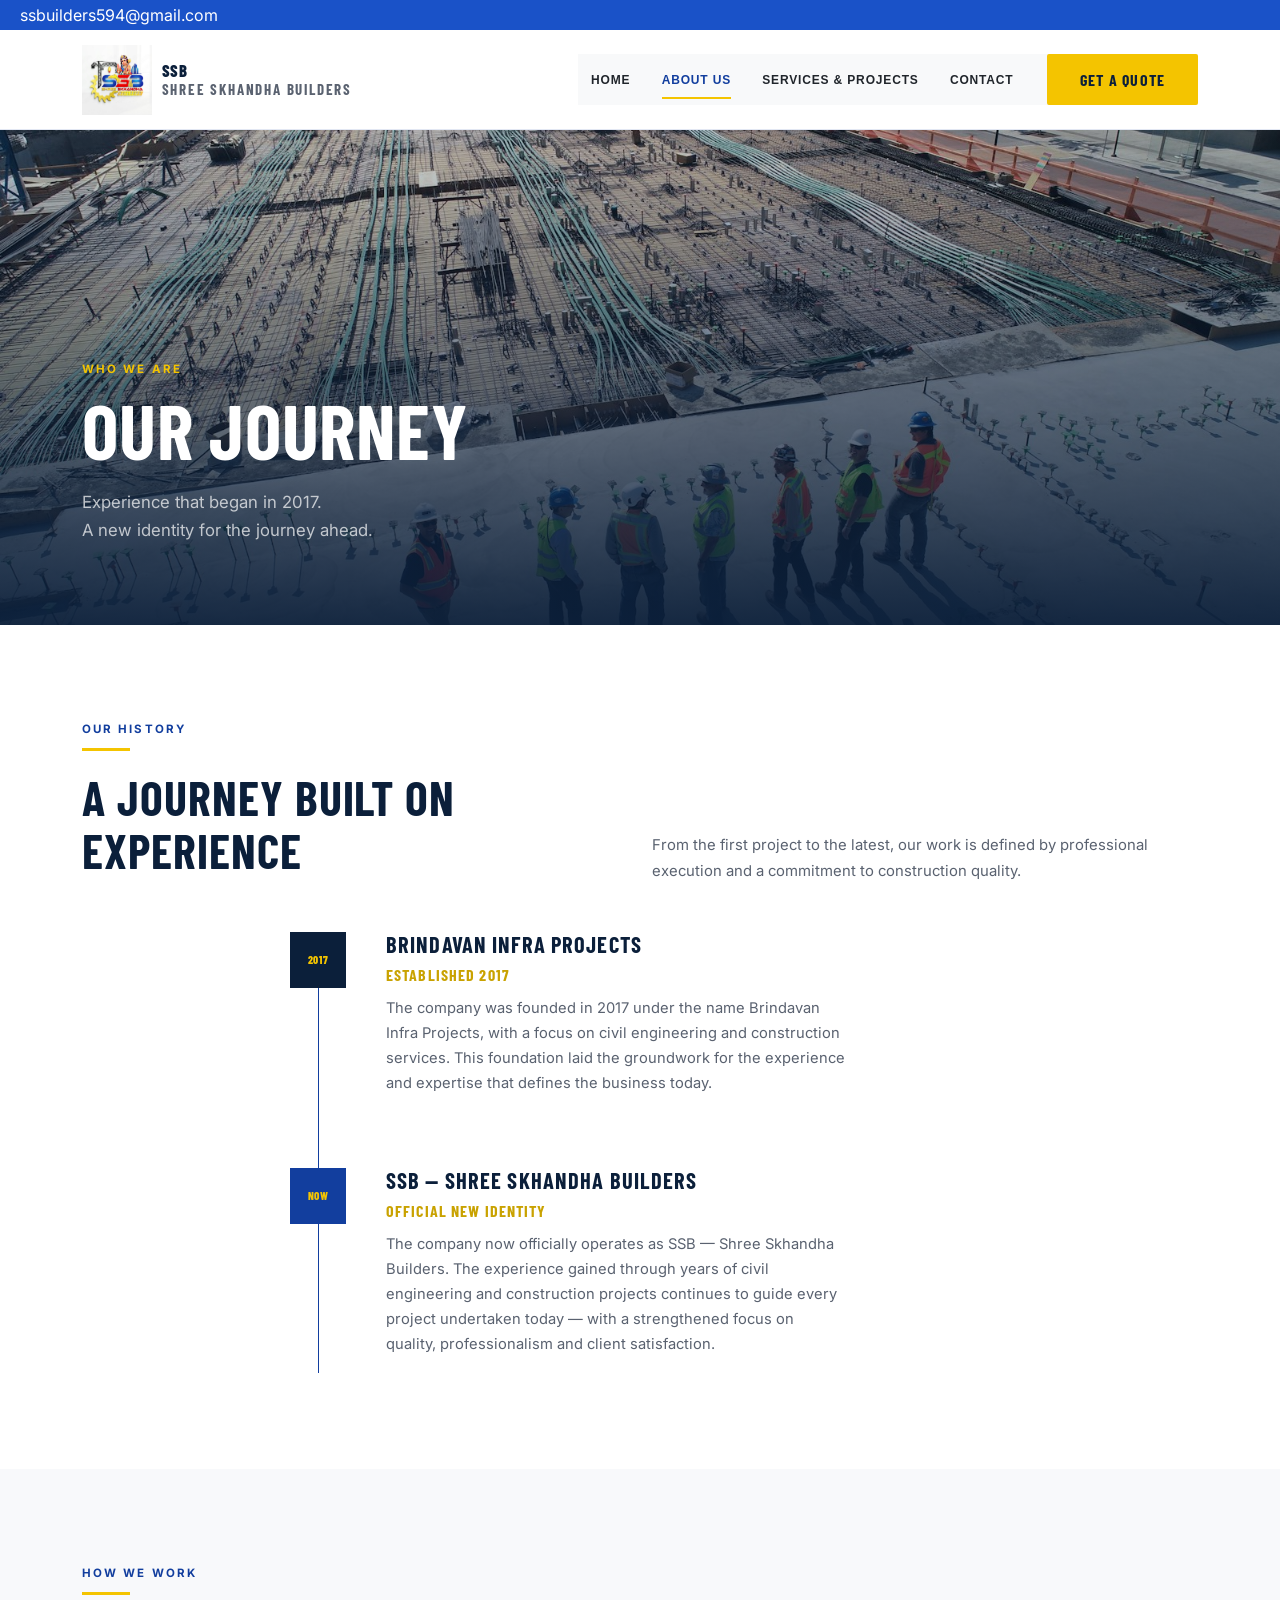
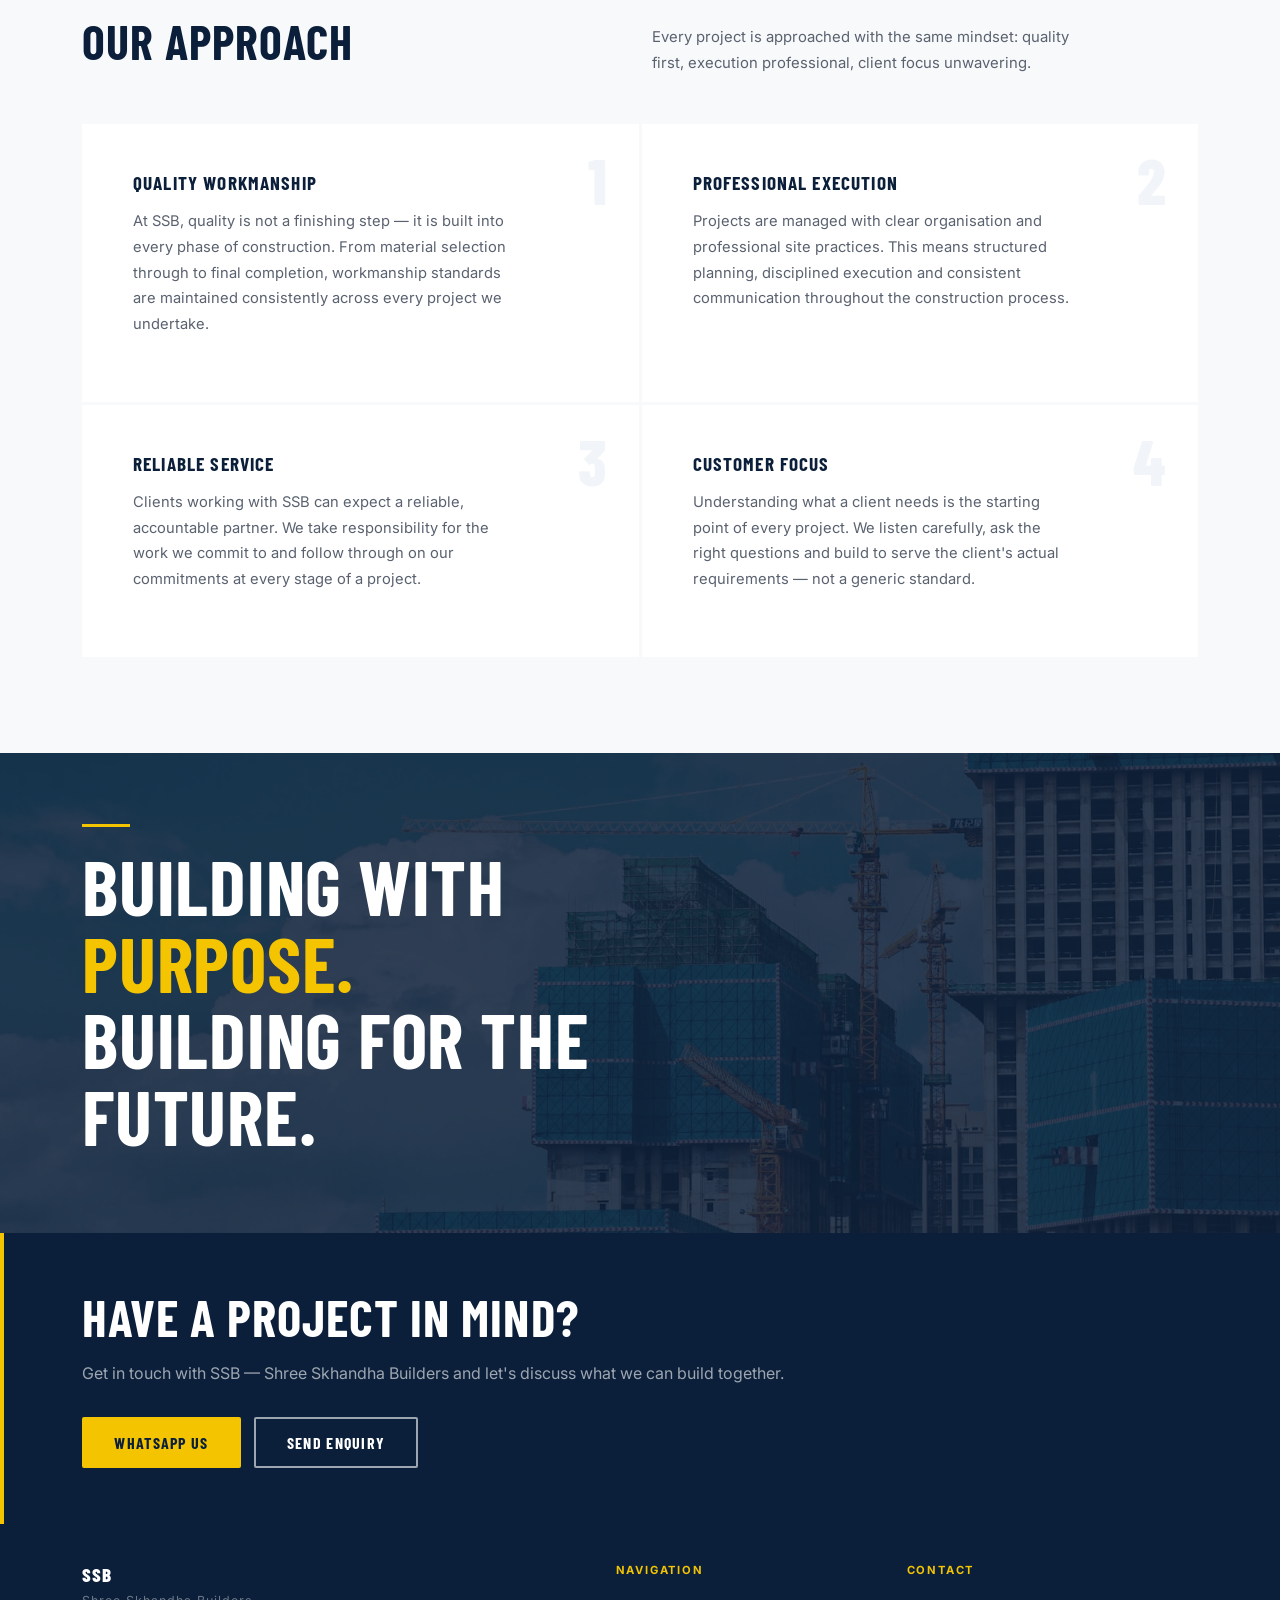
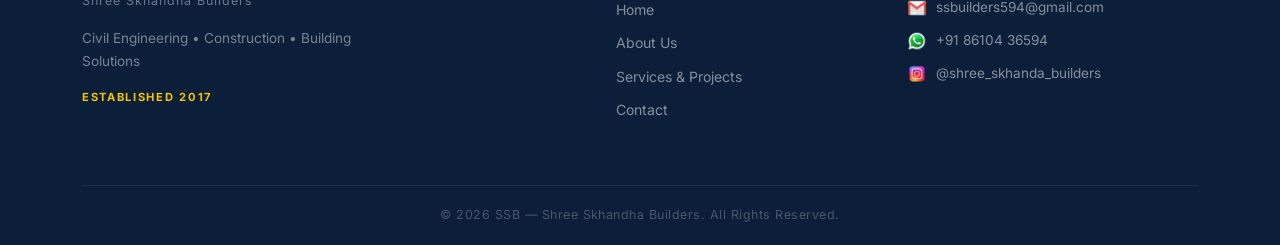
==== commit 646e983f: "background color change" ====
--- a/assets/PAGES/about.html
+++ b/assets/PAGES/about.html
@@ -44,14 +44,14 @@
     </button>
 
     <div class="collapse navbar-collapse" id="ssbNav">
-      <ul class="navbar-nav ms-auto align-items-lg-center gap-lg-1 py-3 py-lg-0">
+      <ul class="navbar-nav ms-auto bg-light align-items-lg-center gap-lg-1 py-3 py-lg-0">
         <li class="nav-item"><a href="../../index.html"    class="nav-link">Home</a></li>
         <li class="nav-item"><a href="./about.html"    class="nav-link active">About Us</a></li>
         <li class="nav-item"><a href="./projects.html" class="nav-link">Services &amp; Projects</a></li>
         <li class="nav-item"><a href="./projects.html#enquiry" class="nav-link">Contact</a></li>
         <li class="nav-item ms-lg-3 mt-2 mt-lg-0">
           <a href="https://wa.me/918610436594?text=Hello%20SSB%2C%20I%20would%20like%20to%20get%20a%20quote."
-             class="btn-ssb-gold" target="_blank" rel="noopener">Get a Quote</a>
+             class="btn-ssb-gold w-100 text-center" target="_blank" rel="noopener">Get a Quote</a>
         </li>
       </ul>
     </div>
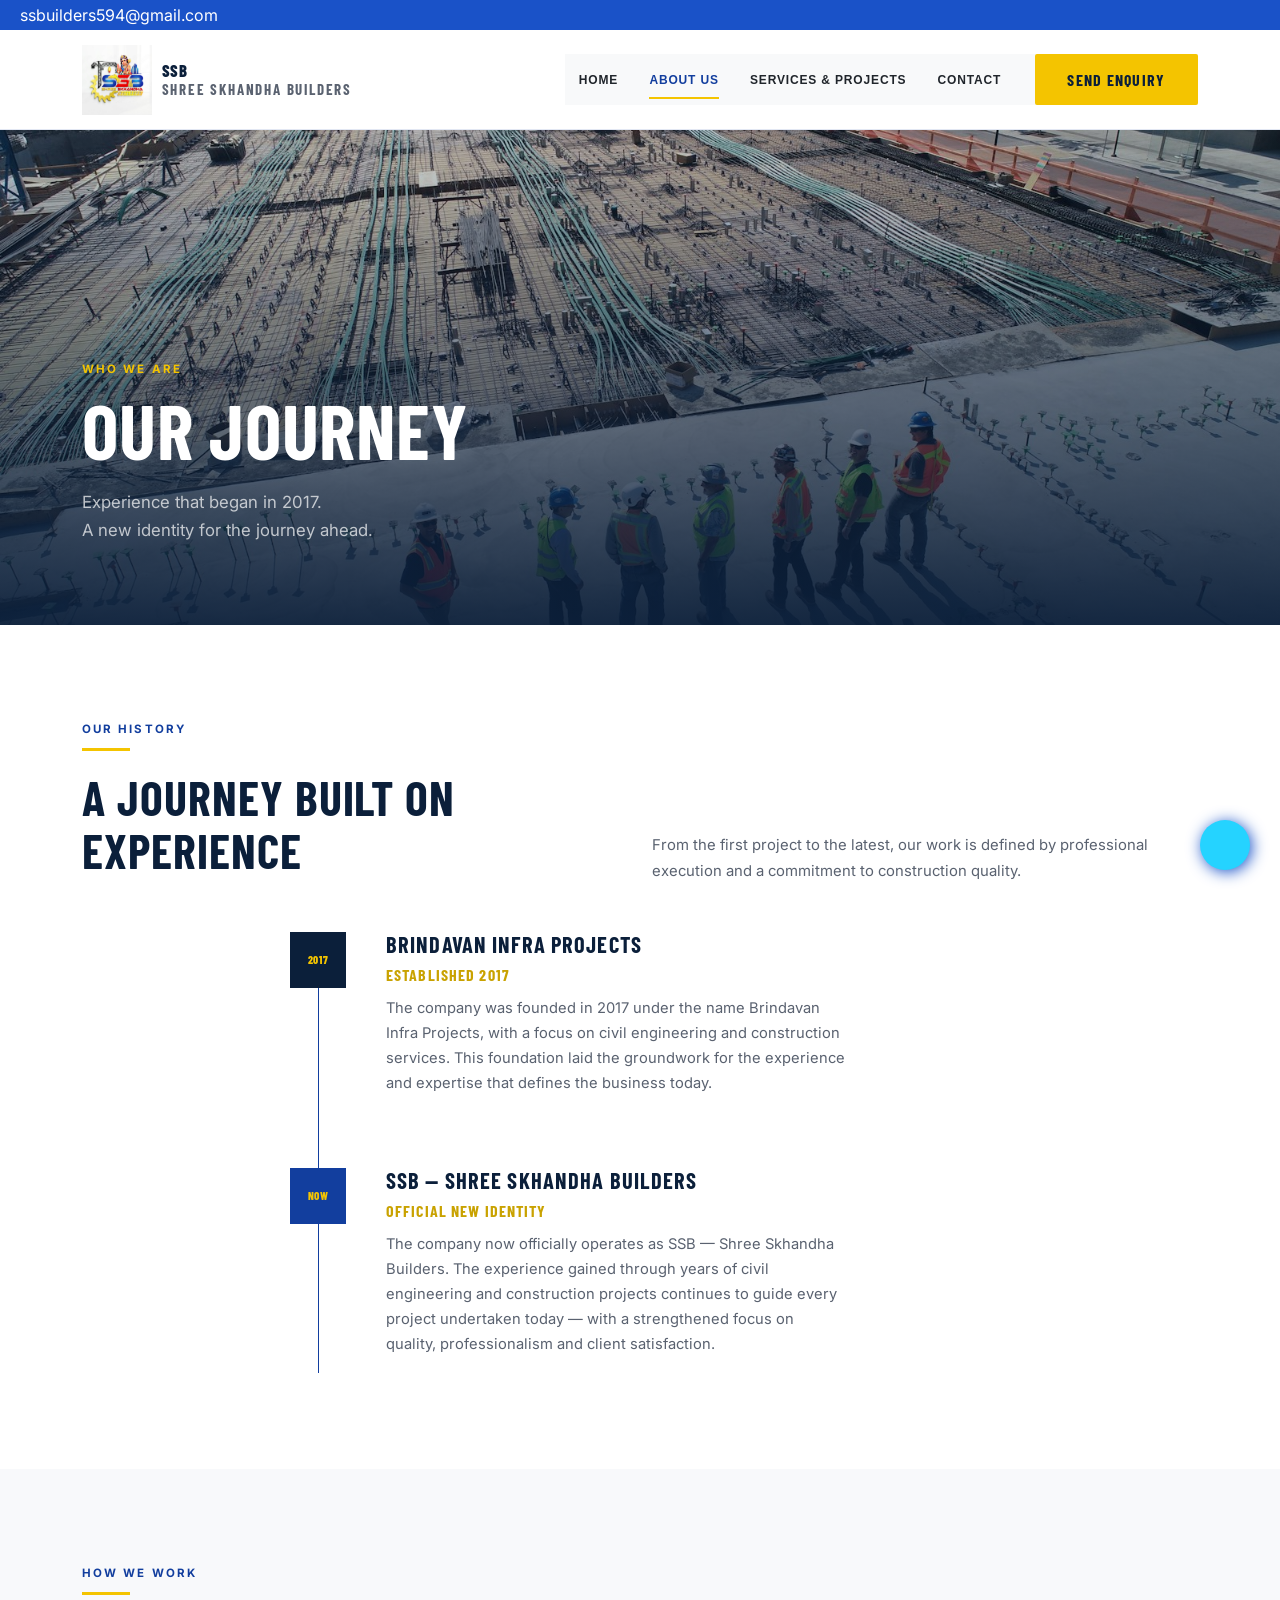
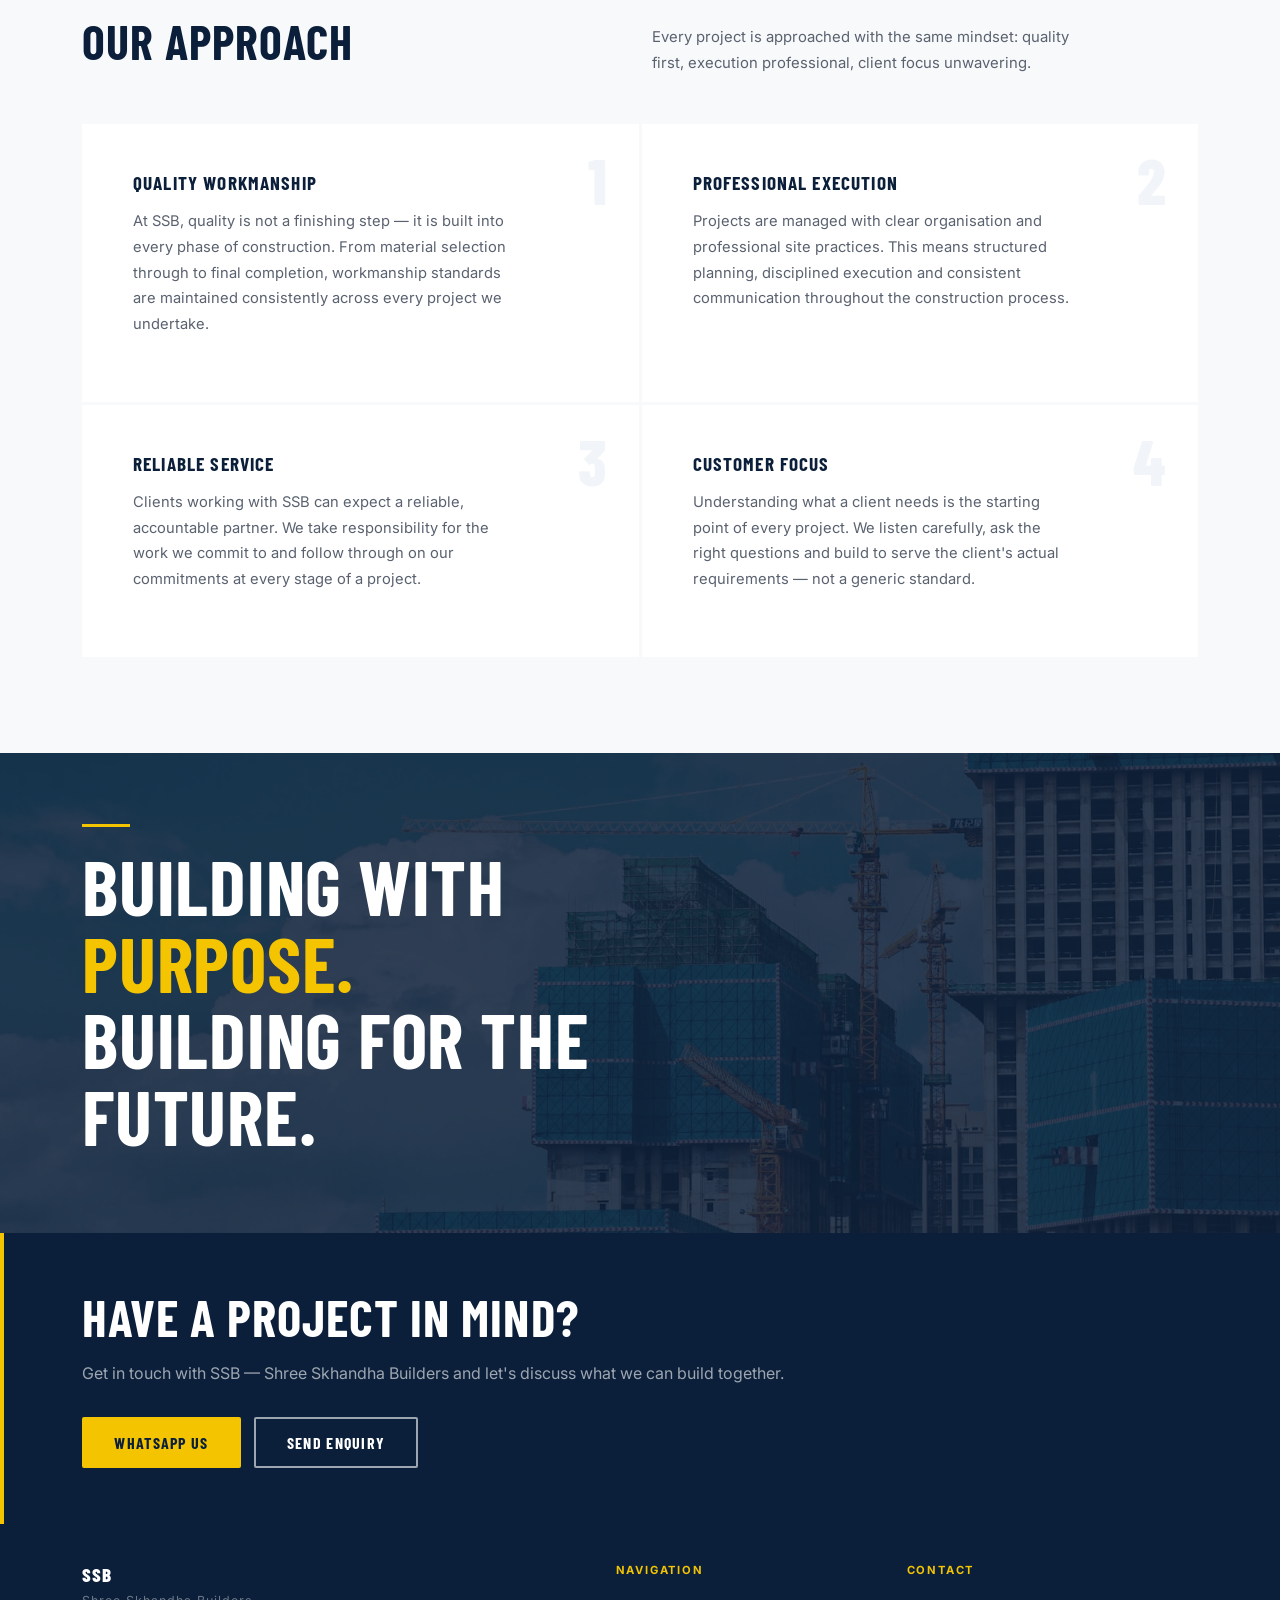
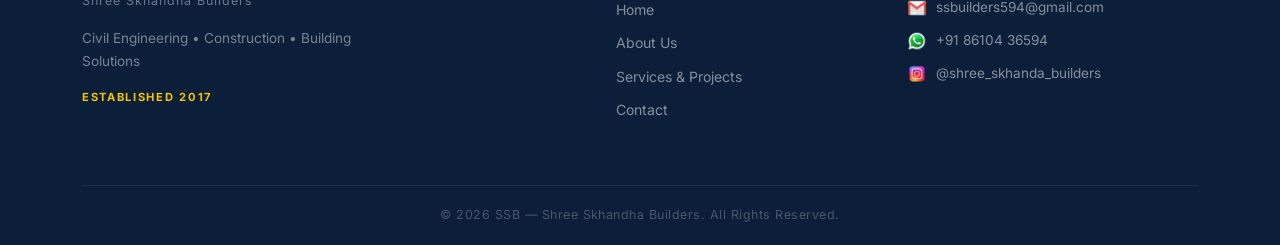
==== commit c6371a10: "top scroll button" ====
--- a/assets/PAGES/about.html
+++ b/assets/PAGES/about.html
@@ -50,8 +50,8 @@
         <li class="nav-item"><a href="./projects.html" class="nav-link">Services &amp; Projects</a></li>
         <li class="nav-item"><a href="./projects.html#enquiry" class="nav-link">Contact</a></li>
         <li class="nav-item ms-lg-3 mt-2 mt-lg-0">
-          <a href="https://wa.me/918610436594?text=Hello%20SSB%2C%20I%20would%20like%20to%20get%20a%20quote."
-             class="btn-ssb-gold w-100 text-center" target="_blank" rel="noopener">Get a Quote</a>
+          <a href="./projects.html#enquiry"
+             class="btn-ssb-gold w-100 text-center"  rel="noopener"> Send Enquiry</a>
         </li>
       </ul>
     </div>
@@ -75,6 +75,12 @@
     </div>
   </div>
 </section>
+
+ <!-- scroll button -->
+     <a href="#">
+      <button class="topscroll"><i class="fa-solid fa-arrow-up-long"></i></button>
+     </a>
+    <!-- scroll button -->
 
 <!-- ═══════════════════════════════════════════
      TIMELINE
@@ -127,6 +133,8 @@
   </div>
 </section>
 
+
+
 <!-- ═══════════════════════════════════════════
      OUR APPROACH
 ═══════════════════════════════════════════ -->
--- a/assets/style.css
+++ b/assets/style.css
@@ -432,6 +432,23 @@
 
 .service-num {
   font-family: 'Barlow Condensed', sans-serif;
+  font-size: 2rem;
+  font-weight: 800;
+  color: var(--blue-light);
+  line-height: 1;
+  margin-bottom: 1.25rem;
+  display: block;
+  position: absolute;
+  right: 20px;
+  top: 10px;
+}
+
+
+
+.service-number{
+  position: absolute;
+  right: 20px;
+  font-family: 'Barlow Condensed', sans-serif;
   font-size: 3rem;
   font-weight: 800;
   color: var(--blue-light);
@@ -439,7 +456,6 @@
   margin-bottom: 1.25rem;
   display: block;
 }
-
 .service-icon {
   font-size: 1.6rem;
   margin-bottom: 1rem;
@@ -447,12 +463,23 @@
   display: block;
 }
 
+#service-card{
+ transition: 0.1s linear ;
+}
+
+
+#service-card:hover{
+ transform: translateY(-5px);
+ 
+}
+
 .service-item h3 {
   font-size: 1.1rem;
   text-transform: uppercase;
   letter-spacing: 0.05em;
   color: var(--navy);
   margin-bottom: 0.75rem;
+  position: relative;
 }
 
 .service-item p {
@@ -796,6 +823,258 @@
   max-width: 480px;
   line-height: 1.7;
 }
+
+
+/* ========================================
+   SERVICES CAROUSEL
+======================================== */
+
+.services-carousel-wrapper {
+  position: relative;
+  display: flex;
+  align-items: center;
+  width: 100%;
+}
+
+
+/* SERVICES CONTAINER */
+
+.services-carousel {
+  width: 100%;
+  display: grid;
+  grid-template-columns: repeat(4, 1fr);
+  gap: 16px;
+  overflow: hidden;
+}
+
+
+/* SERVICE ITEM */
+
+.service-carousel-item {
+  min-width: 0;
+  text-align: center;
+  padding: 0 6px;
+}
+
+
+/* IMAGE */
+
+.service-carousel-image {
+  width: 100%;
+  height: 270px;
+  overflow: hidden;
+  border-radius: 18px;
+  margin-bottom: 20px;
+}
+
+.service-carousel-image img {
+  width: 100%;
+  height: 100%;
+  object-fit: cover;
+  display: block;
+  transition: transform 0.4s ease;
+}
+
+.service-carousel-item:hover
+.service-carousel-image img {
+  transform: scale(1.05);
+}
+
+
+/* NUMBER */
+
+.service-carousel-number {
+  font-size: 13px;
+  color: #999;
+  display: block;
+  margin-bottom: 5px;
+}
+
+
+/* TITLE */
+
+.service-carousel-item h3 {
+  font-size: 20px;
+  margin: 0 0 6px;
+  font-weight: 600;
+}
+
+
+/* DESCRIPTION */
+
+.service-carousel-item p {
+  margin: 0;
+  color: #777;
+  font-size: 15px;
+}
+
+
+/* MODAL BUTTON */
+
+.service-carousel-item .btn-ssb-primary {
+  margin-top: 14px;
+  padding: 8px 18px;
+  font-size: 13px;
+}
+
+
+/* ========================================
+   ARROWS
+======================================== */
+
+.services-arrow {
+  position: absolute;
+  z-index: 5;
+
+  width: 42px;
+  height: 42px;
+
+  border-radius: 50%;
+  border: 1px solid #ddd;
+
+  background: white;
+
+  display: flex;
+  align-items: center;
+  justify-content: center;
+
+  font-size: 20px;
+
+  cursor: pointer;
+
+  transition: all 0.3s ease;
+}
+
+.services-arrow:hover {
+  background: #e1aa36;
+  color: white;
+  border-color: #e1aa36;
+}
+
+
+/* LEFT */
+
+.services-prev {
+  left: -30px;
+}
+
+
+/* RIGHT */
+
+.services-next {
+  right: -30px;
+}
+
+
+/* ========================================
+   DOTS
+======================================== */
+
+.services-dots {
+  display: flex;
+  justify-content: center;
+  align-items: center;
+  gap: 10px;
+
+  margin-top: 35px;
+}
+
+
+.services-dot {
+  width: 10px;
+  height: 10px;
+
+  border-radius: 50%;
+
+  background: #d5d5d5;
+
+  cursor: pointer;
+
+  transition: all 0.3s ease;
+}
+
+
+.services-dot.active {
+  width: 30px;
+  border-radius: 10px;
+  background: #111;
+}
+
+
+/* ========================================
+   TABLET
+======================================== */
+
+@media (max-width: 992px) {
+
+  .services-carousel {
+    grid-template-columns: repeat(2, 1fr);
+  }
+
+  .service-carousel-image {
+    height: 240px;
+  }
+
+}
+
+
+/* ========================================
+   MOBILE
+======================================== */
+
+@media (max-width: 576px) {
+
+  .services-carousel {
+    grid-template-columns: 1fr;
+  }
+
+  .service-carousel-image {
+    height: 280px;
+  }
+
+  .services-prev {
+    left: 5px;
+  }
+
+  .services-next {
+    right: 5px;
+  }
+
+}
+
+#service-modelContent{
+  background-color: white;
+  box-shadow: 2px 2px 12px black;
+  border-radius: 20px !important;
+  border-bottom-left-radius: 20px !important;
+  padding: 20px !important;
+}
+
+
+/* scroll */
+
+.topscroll{
+  position: fixed;
+  bottom:30px;
+  right: 30px;
+  z-index: 3;
+  border-radius: 100%;
+  background-color:rgb(37, 211, 255);
+  padding: 10px;
+  height: 50px;
+  width: 50px;
+  display: flex;
+  justify-content: center;
+  align-items: center;
+  box-shadow:2px 2px 15px var(--blue-light);
+  color: white;
+  border:none;
+  animation: scroll 1s linear infinite alternate;
+}
+.topscroll:hover{
+cursor: pointer;
+}
+
 
 /* ── SERVICES DETAIL ── */
 .ssb-services-detail {
@@ -1230,6 +1509,13 @@
   .gallery-item { height: 240px; }
   .approach-item { padding: 2rem 1.5rem; }
   .service-row-body { padding: 2rem 1.5rem; }
+  .topscroll{
+    right: 20px;
+    bottom: 20px;
+    width: 30px;
+    height: 30px;
+    font-size: small;
+  }
 }
 
 /* ── REDUCED MOTION ── */
@@ -1237,3 +1523,14 @@
   *, *::before, *::after { transition: none !important; animation: none !important; }
   .reveal { opacity: 1; transform: none; }
 }
+
+
+
+@keyframes scroll {
+  from{
+    transform: translateY(-10px);
+  }
+  to{
+    transform: translateY(10px);
+  }
+}
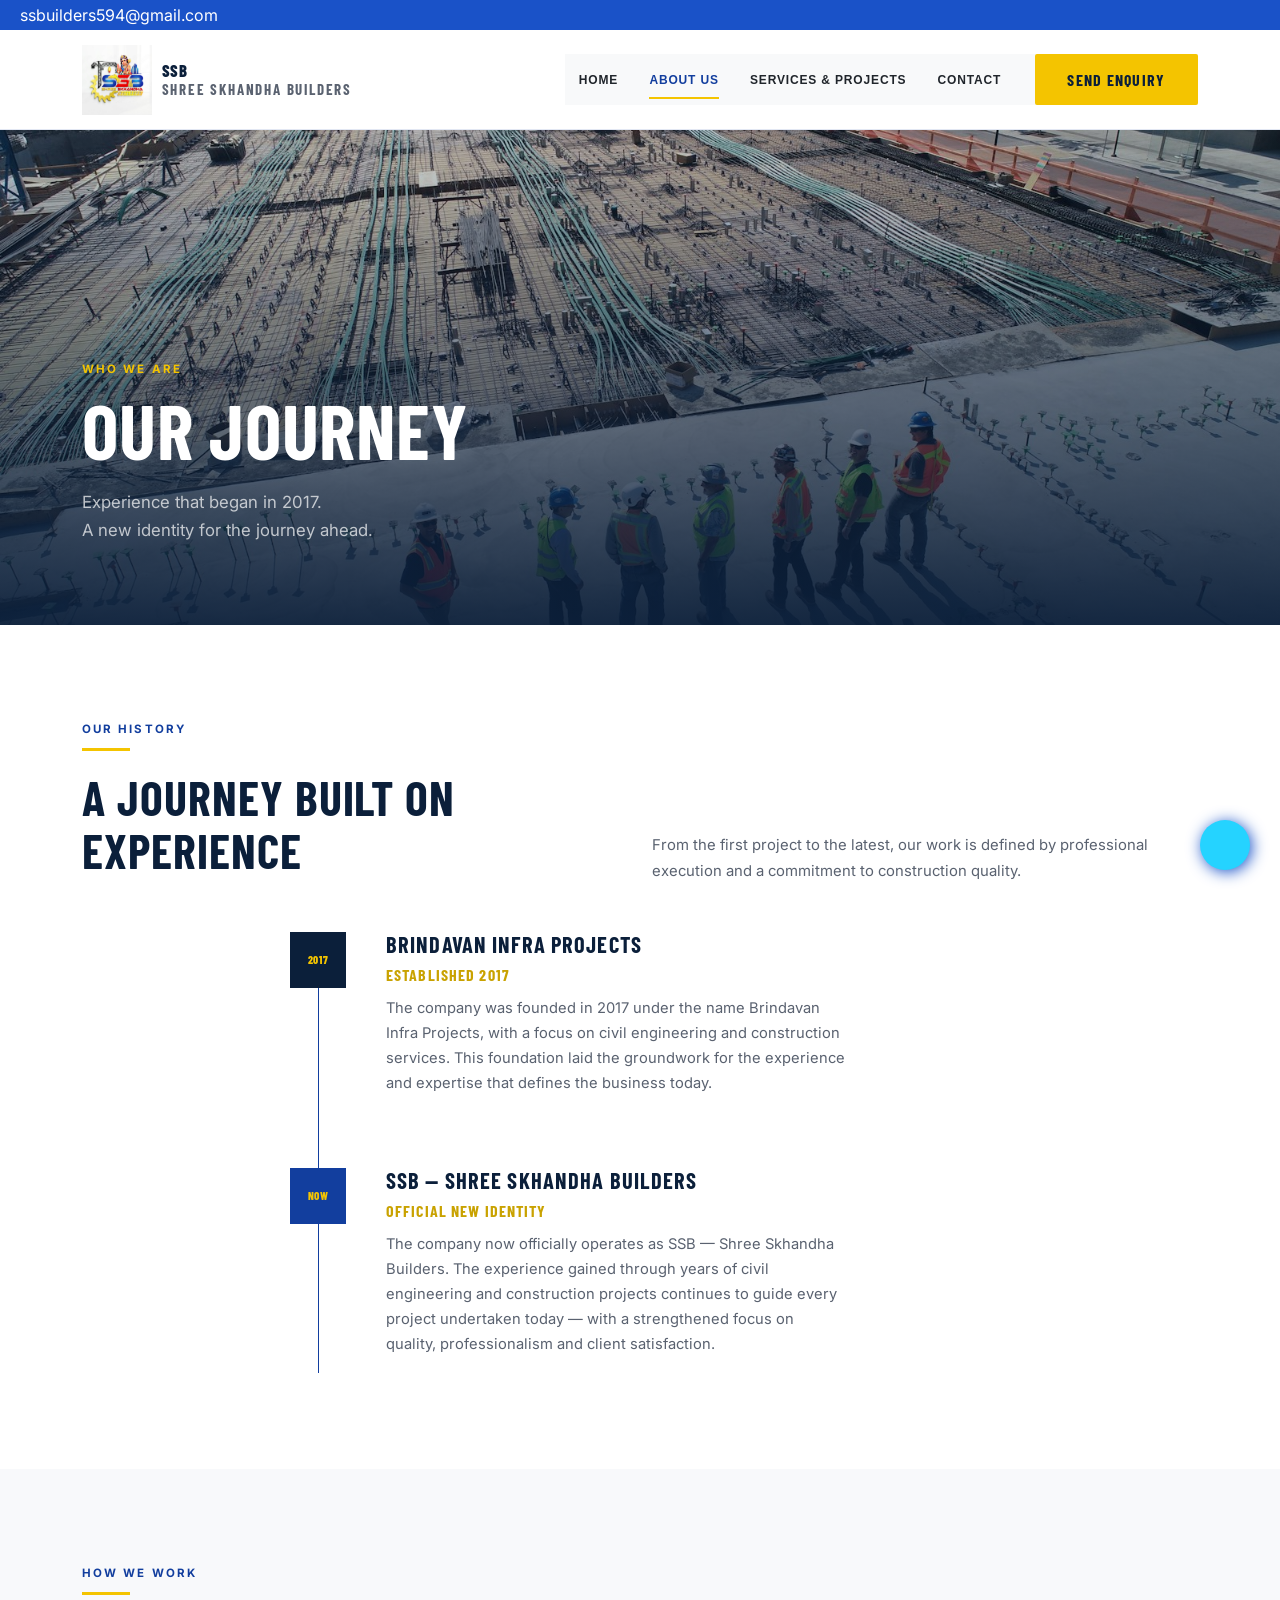
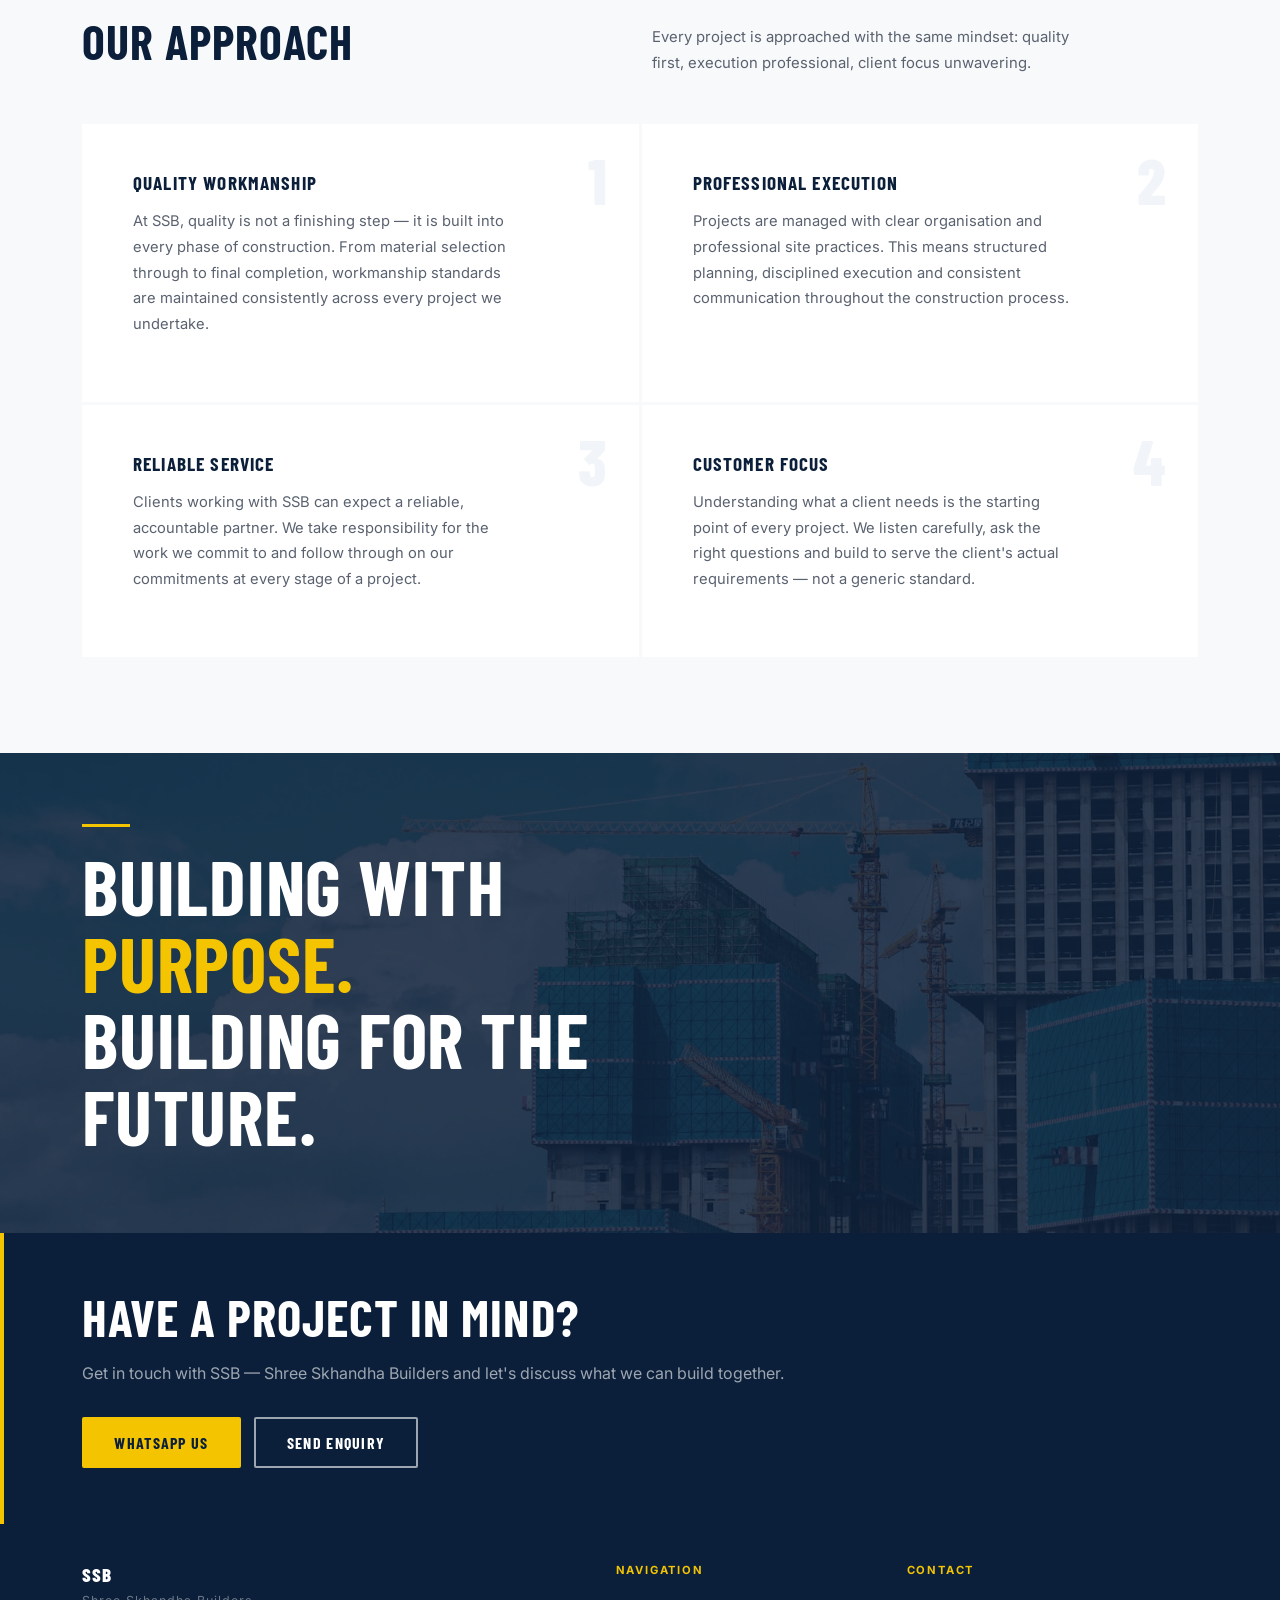
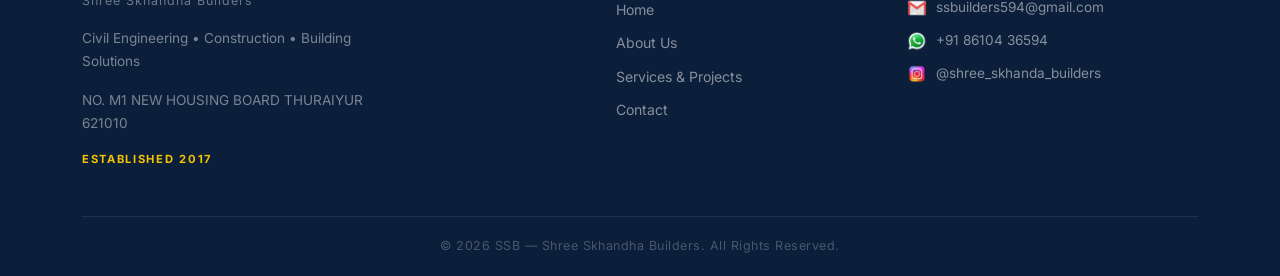
==== commit 3cf42cf1: "address updated" ====
--- a/assets/PAGES/about.html
+++ b/assets/PAGES/about.html
@@ -247,6 +247,7 @@
         <div class="footer-title">SSB</div>
         <div class="footer-sub">Shree Skhandha Builders</div>
         <p>Civil Engineering &bull; Construction &bull; Building Solutions</p>
+          <p>NO. M1 NEW HOUSING BOARD THURAIYUR 621010</p>
         <span class="footer-est">Established 2017</span>
       </div>
 
